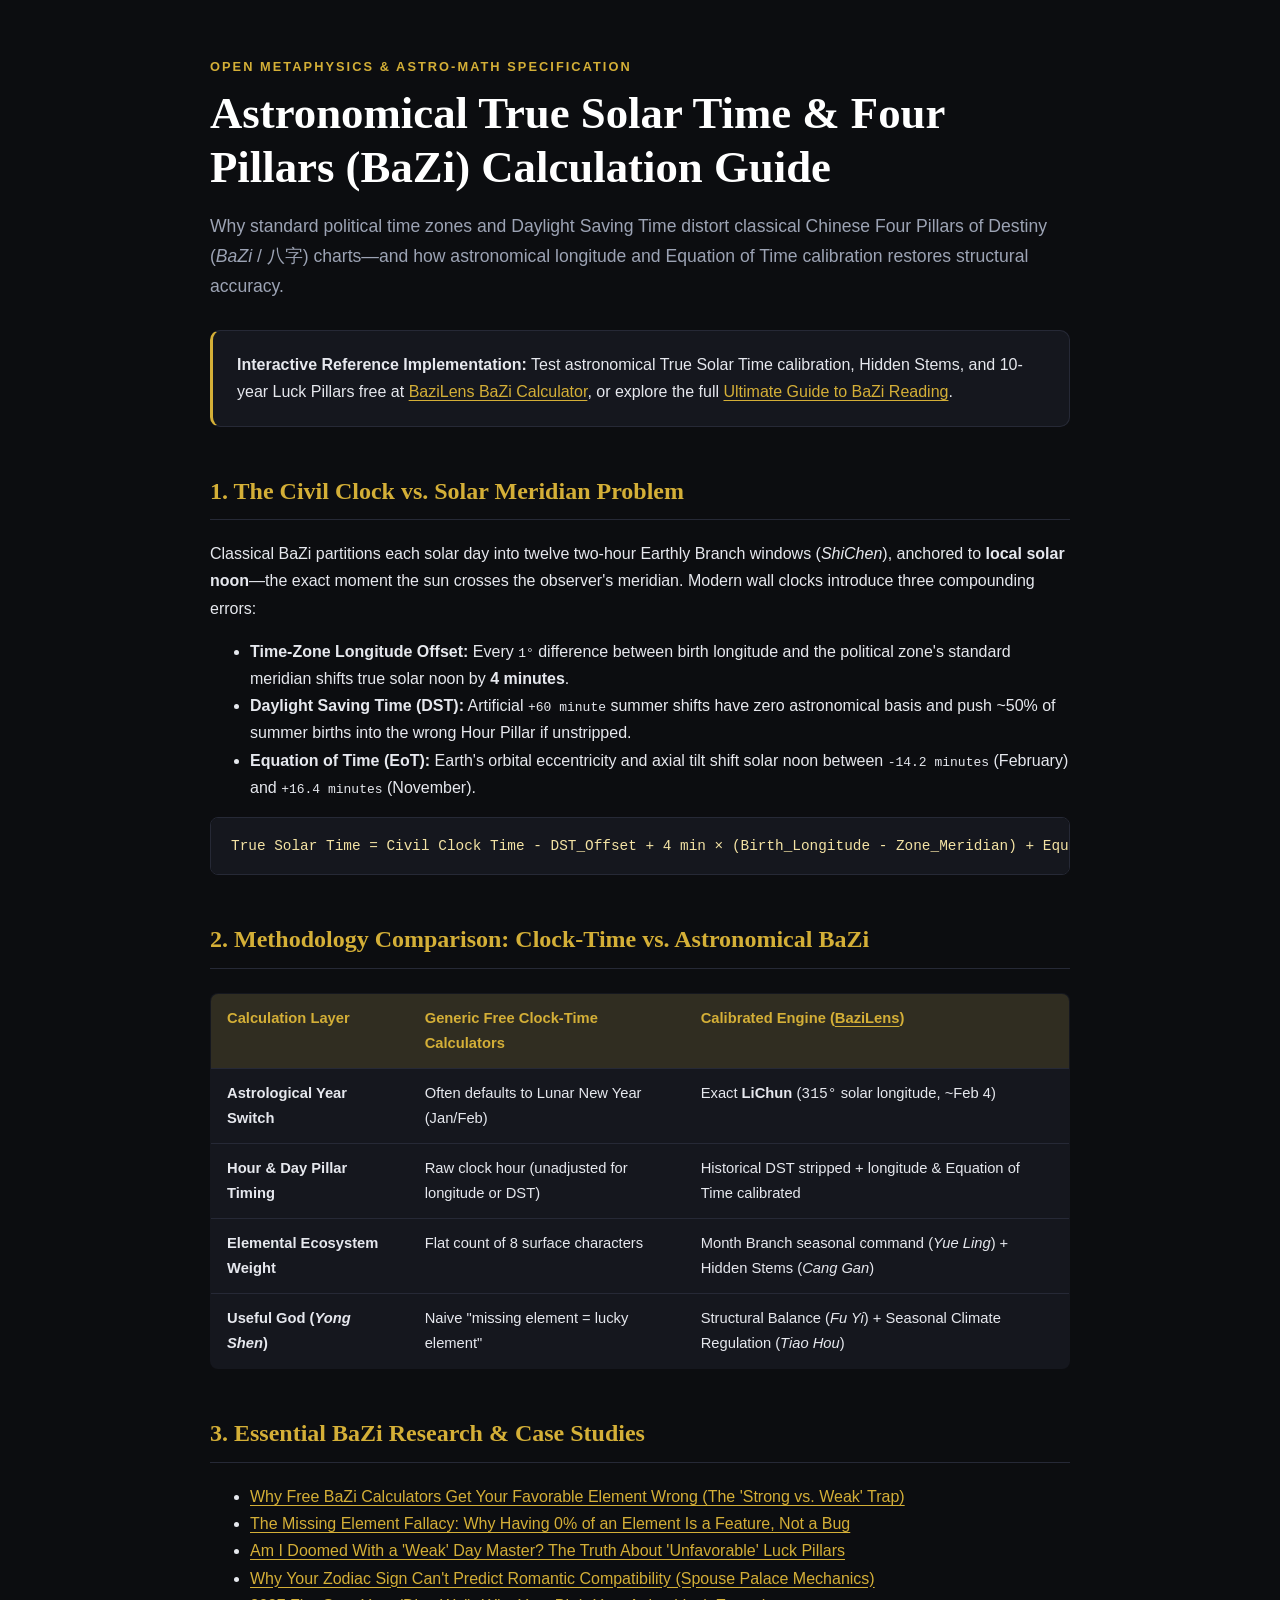
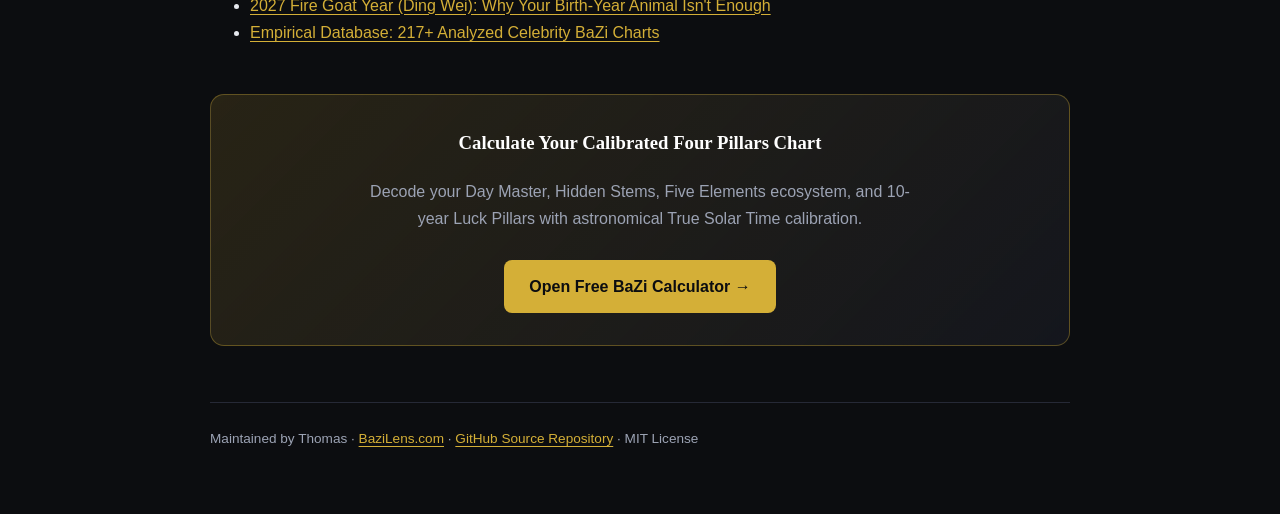
==== docs/index.html @ 7c2cd56c "docs: publish Astronomical True Solar Time & BaZi calculation specification" ====
<!DOCTYPE html>
<html lang="en">
<head>
  <meta charset="UTF-8" />
  <meta name="viewport" content="width=device-width, initial-scale=1.0" />
  <title>Astronomical True Solar Time &amp; BaZi (Four Pillars) Calculation Specification</title>
  <meta name="description" content="Open technical reference explaining Astronomical True Solar Time calibration, the Equation of Time, 24 Solar Terms (JieQi), and the 10 Day Masters in classical BaZi calculation." />
  <link rel="canonical" href="https://bazilens.github.io/bazi-true-solar-time-guide/" />
  <script type="application/ld+json">
  {
    "@context": "https://schema.org",
    "@type": "TechArticle",
    "headline": "Astronomical True Solar Time & Four Pillars (BaZi) Calculation Specification",
    "description": "Why astronomical True Solar Time calibration, 24 Solar Terms (JieQi), and seasonal ecosystem weighting are required for accurate Four Pillars of Destiny (BaZi) charts.",
    "author": {
      "@type": "Person",
      "name": "Thomas",
      "url": "https://www.bazilens.com"
    },
    "publisher": {
      "@type": "Organization",
      "name": "BaziLens",
      "url": "https://www.bazilens.com"
    },
    "mainEntityOfPage": "https://bazilens.github.io/bazi-true-solar-time-guide/"
  }
  </script>
  <style>
    :root {
      --bg: #0c0d10;
      --surface: #15171e;
      --border: #262936;
      --text: #e6e8ee;
      --muted: #9ca3b4;
      --gold: #d4af37;
      --gold-soft: rgba(212, 175, 55, 0.14);
    }
    * { box-sizing: border-box; }
    body {
      margin: 0;
      font-family: -apple-system, BlinkMacSystemFont, "Segoe UI", Roboto, Inter, sans-serif;
      background: var(--bg);
      color: var(--text);
      line-height: 1.7;
      padding: 0 1.25rem 4rem;
    }
    main {
      max-width: 860px;
      margin: 0 auto;
      padding-top: 3.5rem;
    }
    .eyebrow {
      color: var(--gold);
      font-size: 0.8rem;
      letter-spacing: 0.16em;
      text-transform: uppercase;
      font-weight: 600;
    }
    h1 {
      font-family: Georgia, "Times New Roman", serif;
      font-size: clamp(2rem, 4vw, 2.8rem);
      line-height: 1.2;
      margin: 0.6rem 0 1rem;
      color: #fff;
    }
    h2 {
      font-family: Georgia, "Times New Roman", serif;
      color: var(--gold);
      margin-top: 2.75rem;
      border-bottom: 1px solid var(--border);
      padding-bottom: 0.5rem;
    }
    p, li { color: var(--text); }
    .lead { color: var(--muted); font-size: 1.1rem; }
    a { color: var(--gold); text-decoration: underline; text-underline-offset: 3px; }
    a:hover { opacity: 0.85; }
    .callout {
      background: var(--surface);
      border: 1px solid var(--border);
      border-left: 3px solid var(--gold);
      border-radius: 10px;
      padding: 1.25rem 1.5rem;
      margin: 1.75rem 0;
    }
    pre {
      background: var(--surface);
      border: 1px solid var(--border);
      border-radius: 8px;
      padding: 1rem 1.25rem;
      overflow-x: auto;
      font-size: 0.9rem;
      color: #f4e3a4;
    }
    table {
      width: 100%;
      border-collapse: collapse;
      margin: 1.5rem 0;
      background: var(--surface);
      border: 1px solid var(--border);
      border-radius: 8px;
      overflow: hidden;
      font-size: 0.92rem;
    }
    th, td {
      text-align: left;
      padding: 0.75rem 1rem;
      border-bottom: 1px solid var(--border);
      vertical-align: top;
    }
    th {
      background: var(--gold-soft);
      color: var(--gold);
      font-weight: 600;
    }
    .cta-box {
      margin-top: 3rem;
      padding: 2rem;
      border-radius: 14px;
      background: linear-gradient(135deg, rgba(212,175,55,0.14), rgba(21,23,30,0.95));
      border: 1px solid rgba(212,175,55,0.35);
      text-align: center;
    }
    .btn {
      display: inline-block;
      margin-top: 0.75rem;
      padding: 0.8rem 1.6rem;
      background: var(--gold);
      color: #0c0d10;
      font-weight: 700;
      text-decoration: none;
      border-radius: 8px;
    }
    footer {
      margin-top: 3.5rem;
      padding-top: 1.5rem;
      border-top: 1px solid var(--border);
      font-size: 0.85rem;
      color: var(--muted);
    }
  </style>
</head>
<body>
  <main>
    <div class="eyebrow">Open Metaphysics &amp; Astro-Math Specification</div>
    <h1>Astronomical True Solar Time &amp; Four Pillars (BaZi) Calculation Guide</h1>
    <p class="lead">
      Why standard political time zones and Daylight Saving Time distort classical Chinese Four Pillars of Destiny (<em>BaZi</em> / 八字) charts—and how astronomical longitude and Equation of Time calibration restores structural accuracy.
    </p>

    <div class="callout">
      <strong>Interactive Reference Implementation:</strong> Test astronomical True Solar Time calibration, Hidden Stems, and 10-year Luck Pillars free at <a href="https://www.bazilens.com/input">BaziLens BaZi Calculator</a>, or explore the full <a href="https://www.bazilens.com/bazi-reading-ultimate-guide">Ultimate Guide to BaZi Reading</a>.
    </div>

    <h2>1. The Civil Clock vs. Solar Meridian Problem</h2>
    <p>
      Classical BaZi partitions each solar day into twelve two-hour Earthly Branch windows (<em>ShiChen</em>), anchored to <strong>local solar noon</strong>—the exact moment the sun crosses the observer's meridian. Modern wall clocks introduce three compounding errors:
    </p>
    <ul>
      <li><strong>Time-Zone Longitude Offset:</strong> Every <code>1°</code> difference between birth longitude and the political zone's standard meridian shifts true solar noon by <strong>4 minutes</strong>.</li>
      <li><strong>Daylight Saving Time (DST):</strong> Artificial <code>+60 minute</code> summer shifts have zero astronomical basis and push ~50% of summer births into the wrong Hour Pillar if unstripped.</li>
      <li><strong>Equation of Time (EoT):</strong> Earth's orbital eccentricity and axial tilt shift solar noon between <code>-14.2 minutes</code> (February) and <code>+16.4 minutes</code> (November).</li>
    </ul>

    <pre>True Solar Time = Civil Clock Time - DST_Offset + 4 min × (Birth_Longitude - Zone_Meridian) + Equation_of_Time(Day)</pre>

    <h2>2. Methodology Comparison: Clock-Time vs. Astronomical BaZi</h2>
    <table>
      <thead>
        <tr>
          <th>Calculation Layer</th>
          <th>Generic Free Clock-Time Calculators</th>
          <th>Calibrated Engine (<a href="https://www.bazilens.com">BaziLens</a>)</th>
        </tr>
      </thead>
      <tbody>
        <tr>
          <td><strong>Astrological Year Switch</strong></td>
          <td>Often defaults to Lunar New Year (Jan/Feb)</td>
          <td>Exact <strong>LiChun</strong> (<code>315°</code> solar longitude, ~Feb 4)</td>
        </tr>
        <tr>
          <td><strong>Hour &amp; Day Pillar Timing</strong></td>
          <td>Raw clock hour (unadjusted for longitude or DST)</td>
          <td>Historical DST stripped + longitude &amp; Equation of Time calibrated</td>
        </tr>
        <tr>
          <td><strong>Elemental Ecosystem Weight</strong></td>
          <td>Flat count of 8 surface characters</td>
          <td>Month Branch seasonal command (<em>Yue Ling</em>) + Hidden Stems (<em>Cang Gan</em>)</td>
        </tr>
        <tr>
          <td><strong>Useful God (<em>Yong Shen</em>)</strong></td>
          <td>Naive "missing element = lucky element"</td>
          <td>Structural Balance (<em>Fu Yi</em>) + Seasonal Climate Regulation (<em>Tiao Hou</em>)</td>
        </tr>
      </tbody>
    </table>

    <h2>3. Essential BaZi Research &amp; Case Studies</h2>
    <ul>
      <li><a href="https://www.bazilens.com/blog/bazi-calculator-favorable-element-trap">Why Free BaZi Calculators Get Your Favorable Element Wrong (The 'Strong vs. Weak' Trap)</a></li>
      <li><a href="https://www.bazilens.com/blog/missing-element-fallacy">The Missing Element Fallacy: Why Having 0% of an Element Is a Feature, Not a Bug</a></li>
      <li><a href="https://www.bazilens.com/blog/weak-day-master-no-favorable-luck-pillars-myth">Am I Doomed With a 'Weak' Day Master? The Truth About 'Unfavorable' Luck Pillars</a></li>
      <li><a href="https://www.bazilens.com/blog/spousal-palace-compatibility">Why Your Zodiac Sign Can't Predict Romantic Compatibility (Spouse Palace Mechanics)</a></li>
      <li><a href="https://www.bazilens.com/blog/2027-fire-goat-ding-wei-bazi-guide">2027 Fire Goat Year (Ding Wei): Why Your Birth-Year Animal Isn't Enough</a></li>
      <li><a href="https://www.bazilens.com/celebrity">Empirical Database: 217+ Analyzed Celebrity BaZi Charts</a></li>
    </ul>

    <div class="cta-box">
      <h3 style="margin-top:0;color:#fff;font-family:Georgia,serif;">Calculate Your Calibrated Four Pillars Chart</h3>
      <p style="color:var(--muted);max-width:560px;margin:0.5rem auto 1rem;">
        Decode your Day Master, Hidden Stems, Five Elements ecosystem, and 10-year Luck Pillars with astronomical True Solar Time calibration.
      </p>
      <a class="btn" href="https://www.bazilens.com/input">Open Free BaZi Calculator &rarr;</a>
    </div>

    <footer>
      Maintained by Thomas &middot; <a href="https://www.bazilens.com">BaziLens.com</a> &middot; <a href="https://github.com/bazilens/bazi-true-solar-time-guide">GitHub Source Repository</a> &middot; MIT License
    </footer>
  </main>
</body>
</html>
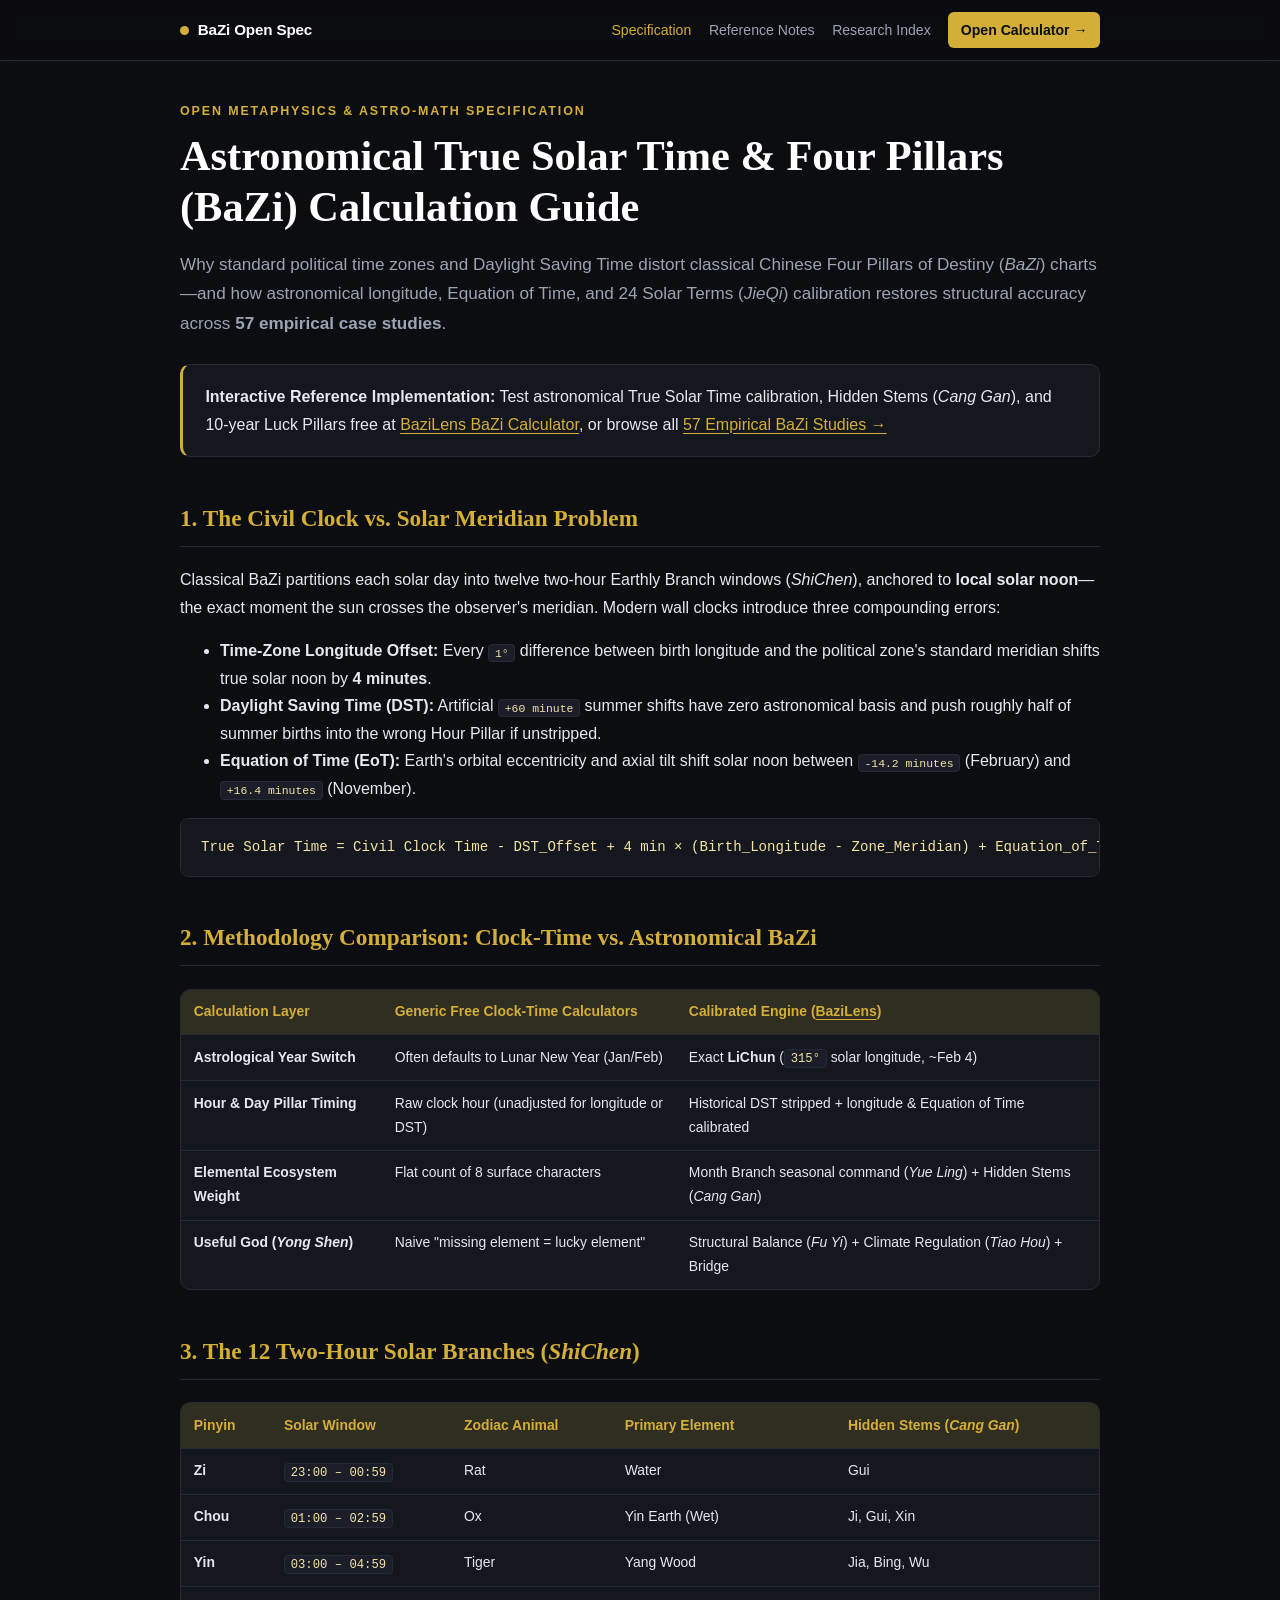
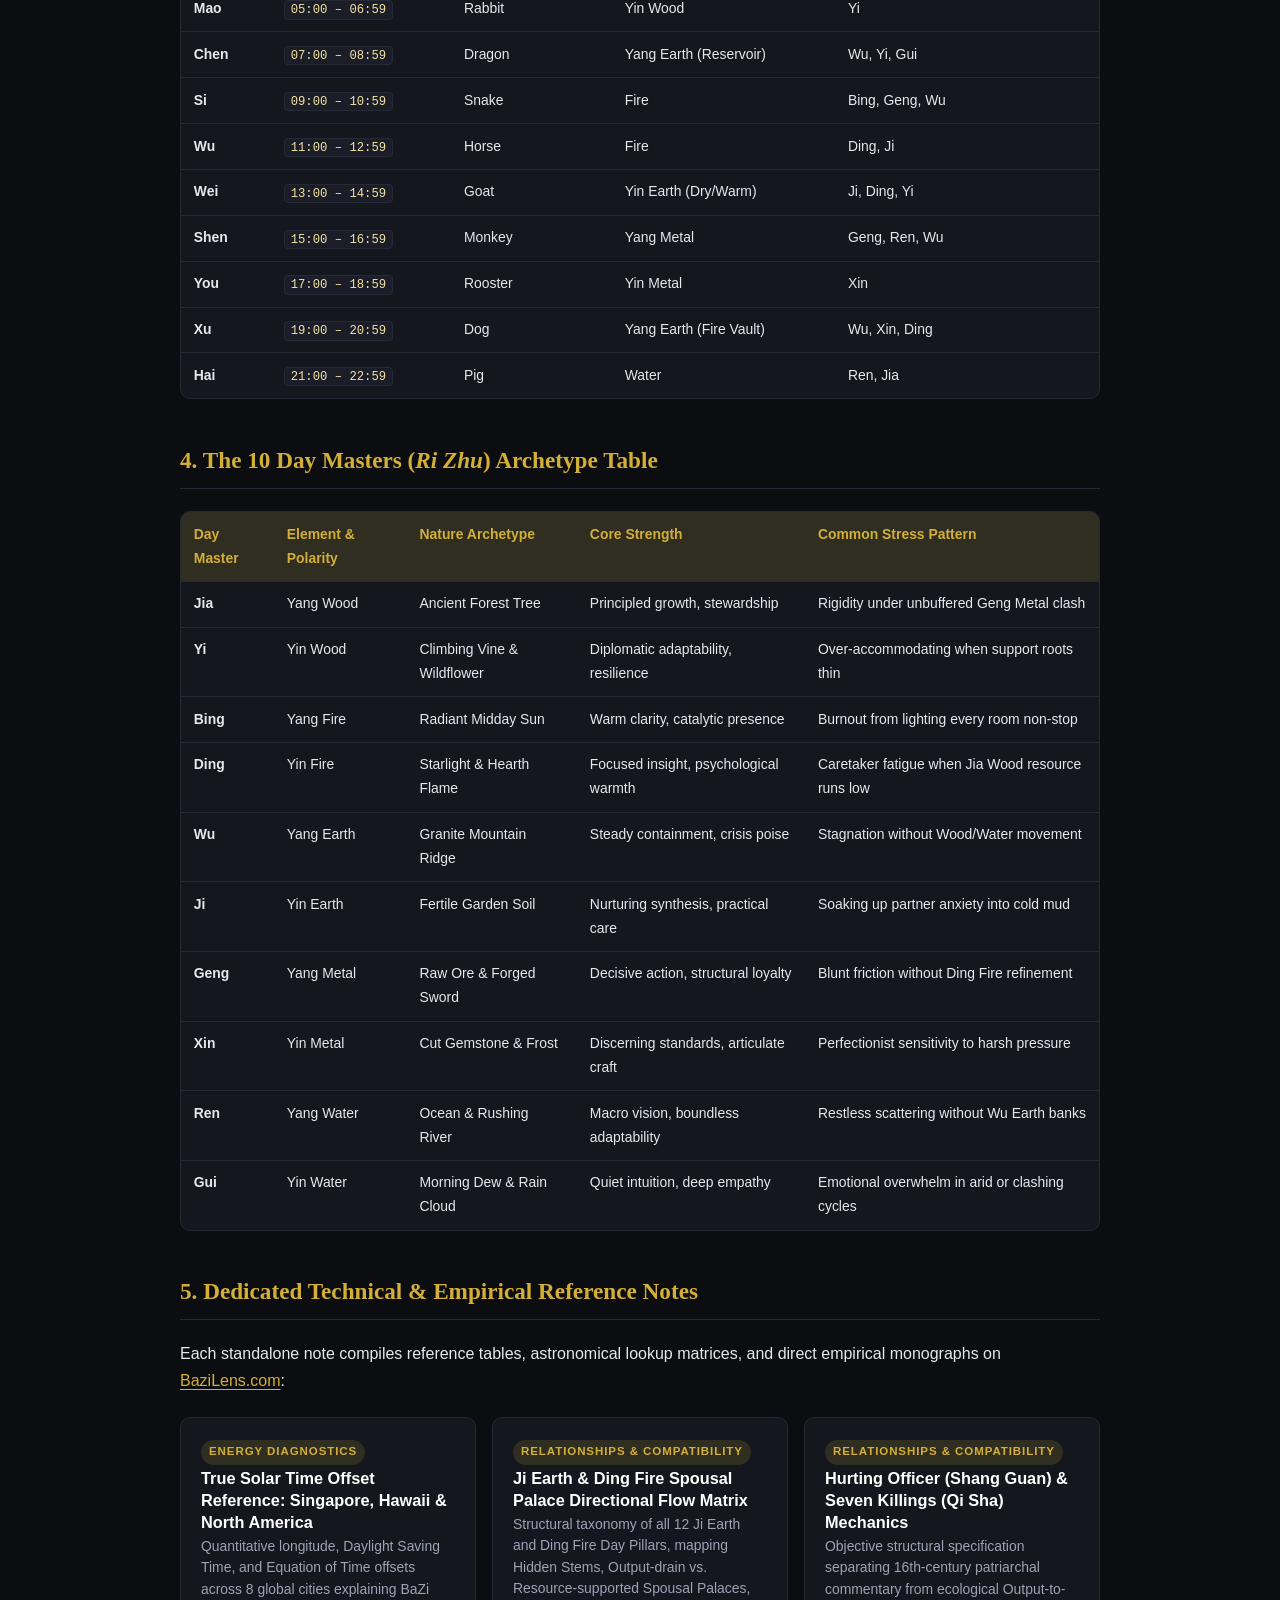
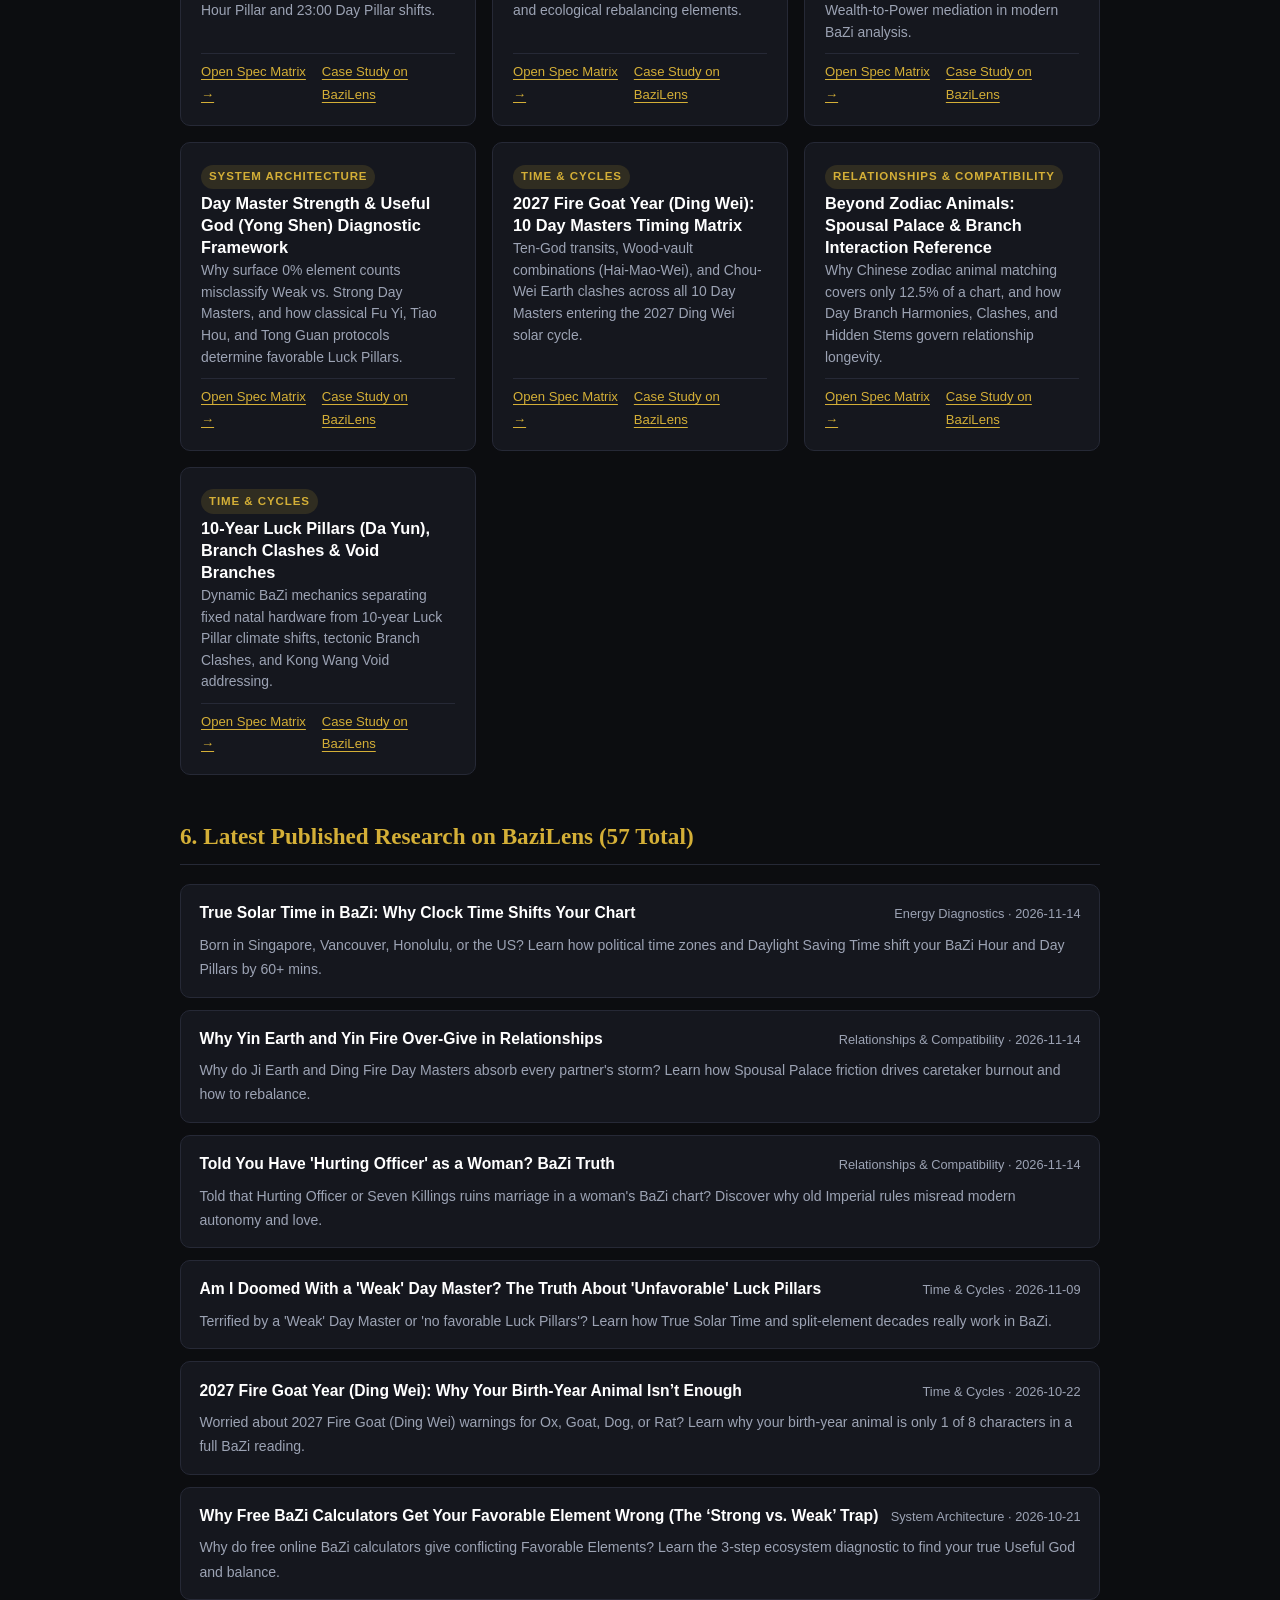
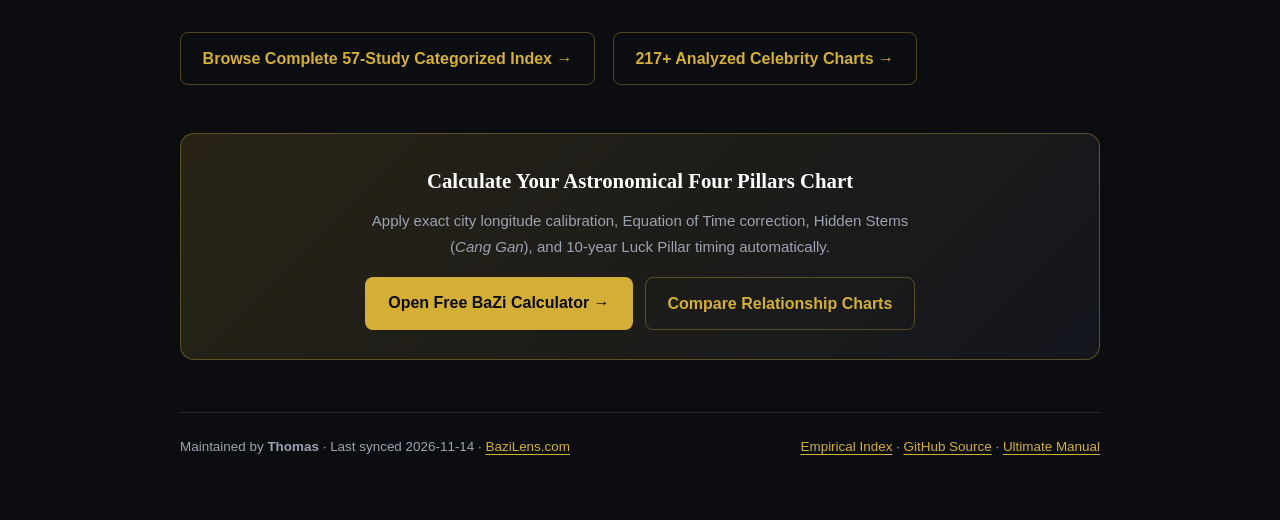
==== commit bd18d3c2: "feat(docs): sync BaZi open reference hub & 57-study index" ====
--- a/docs/index.html
+++ b/docs/index.html
@@ -3,15 +3,41 @@
 <head>
   <meta charset="UTF-8" />
   <meta name="viewport" content="width=device-width, initial-scale=1.0" />
-  <title>Astronomical True Solar Time &amp; BaZi (Four Pillars) Calculation Specification</title>
-  <meta name="description" content="Open technical reference explaining Astronomical True Solar Time calibration, the Equation of Time, 24 Solar Terms (JieQi), and the 10 Day Masters in classical BaZi calculation." />
+  <title>Astronomical True Solar Time &amp; BaZi Calculation Guide | BaziLens</title>
+  <meta name="description" content="Open technical reference explaining Astronomical True Solar Time calibration, the Equation of Time, 24 Solar Terms, 10 Day Masters, and empirical BaZi research." />
   <link rel="canonical" href="https://bazilens.github.io/bazi-true-solar-time-guide/" />
+  <meta property="og:type" content="article" />
+  <meta property="og:title" content="Astronomical True Solar Time &amp; BaZi Calculation Guide | BaziLens" />
+  <meta property="og:description" content="Open technical reference explaining Astronomical True Solar Time calibration, the Equation of Time, 24 Solar Terms, 10 Day Masters, and empirical BaZi research." />
+  <meta property="og:url" content="https://bazilens.github.io/bazi-true-solar-time-guide/" />
+  <link rel="stylesheet" href="./assets/style.css" />
+  <script type="application/ld+json">
+  {
+    "@context": "https://schema.org",
+    "@type": "WebSite",
+    "name": "BaziLens Open BaZi Specification",
+    "url": "https://bazilens.github.io/bazi-true-solar-time-guide/",
+    "publisher": {
+      "@type": "Organization",
+      "name": "BaziLens",
+      "url": "https://www.bazilens.com",
+      "sameAs": [
+        "https://www.bazilens.com",
+        "https://github.com/bazilens",
+        "https://medium.com/@bazilens",
+        "https://substack.com/@bazilens",
+        "https://www.reddit.com/r/chineseastrology/",
+        "https://www.reddit.com/r/ChineseZodiac/"
+      ]
+    }
+  }
+  </script>
   <script type="application/ld+json">
   {
     "@context": "https://schema.org",
     "@type": "TechArticle",
     "headline": "Astronomical True Solar Time & Four Pillars (BaZi) Calculation Specification",
-    "description": "Why astronomical True Solar Time calibration, 24 Solar Terms (JieQi), and seasonal ecosystem weighting are required for accurate Four Pillars of Destiny (BaZi) charts.",
+    "description": "Open technical reference explaining Astronomical True Solar Time calibration, the Equation of Time, 24 Solar Terms (JieQi), Hidden Stems, and empirical BaZi chart architecture.",
     "author": {
       "@type": "Person",
       "name": "Thomas",
@@ -22,133 +48,36 @@
       "name": "BaziLens",
       "url": "https://www.bazilens.com"
     },
+    "dateModified": "2026-11-14",
     "mainEntityOfPage": "https://bazilens.github.io/bazi-true-solar-time-guide/"
   }
   </script>
-  <style>
-    :root {
-      --bg: #0c0d10;
-      --surface: #15171e;
-      --border: #262936;
-      --text: #e6e8ee;
-      --muted: #9ca3b4;
-      --gold: #d4af37;
-      --gold-soft: rgba(212, 175, 55, 0.14);
-    }
-    * { box-sizing: border-box; }
-    body {
-      margin: 0;
-      font-family: -apple-system, BlinkMacSystemFont, "Segoe UI", Roboto, Inter, sans-serif;
-      background: var(--bg);
-      color: var(--text);
-      line-height: 1.7;
-      padding: 0 1.25rem 4rem;
-    }
-    main {
-      max-width: 860px;
-      margin: 0 auto;
-      padding-top: 3.5rem;
-    }
-    .eyebrow {
-      color: var(--gold);
-      font-size: 0.8rem;
-      letter-spacing: 0.16em;
-      text-transform: uppercase;
-      font-weight: 600;
-    }
-    h1 {
-      font-family: Georgia, "Times New Roman", serif;
-      font-size: clamp(2rem, 4vw, 2.8rem);
-      line-height: 1.2;
-      margin: 0.6rem 0 1rem;
-      color: #fff;
-    }
-    h2 {
-      font-family: Georgia, "Times New Roman", serif;
-      color: var(--gold);
-      margin-top: 2.75rem;
-      border-bottom: 1px solid var(--border);
-      padding-bottom: 0.5rem;
-    }
-    p, li { color: var(--text); }
-    .lead { color: var(--muted); font-size: 1.1rem; }
-    a { color: var(--gold); text-decoration: underline; text-underline-offset: 3px; }
-    a:hover { opacity: 0.85; }
-    .callout {
-      background: var(--surface);
-      border: 1px solid var(--border);
-      border-left: 3px solid var(--gold);
-      border-radius: 10px;
-      padding: 1.25rem 1.5rem;
-      margin: 1.75rem 0;
-    }
-    pre {
-      background: var(--surface);
-      border: 1px solid var(--border);
-      border-radius: 8px;
-      padding: 1rem 1.25rem;
-      overflow-x: auto;
-      font-size: 0.9rem;
-      color: #f4e3a4;
-    }
-    table {
-      width: 100%;
-      border-collapse: collapse;
-      margin: 1.5rem 0;
-      background: var(--surface);
-      border: 1px solid var(--border);
-      border-radius: 8px;
-      overflow: hidden;
-      font-size: 0.92rem;
-    }
-    th, td {
-      text-align: left;
-      padding: 0.75rem 1rem;
-      border-bottom: 1px solid var(--border);
-      vertical-align: top;
-    }
-    th {
-      background: var(--gold-soft);
-      color: var(--gold);
-      font-weight: 600;
-    }
-    .cta-box {
-      margin-top: 3rem;
-      padding: 2rem;
-      border-radius: 14px;
-      background: linear-gradient(135deg, rgba(212,175,55,0.14), rgba(21,23,30,0.95));
-      border: 1px solid rgba(212,175,55,0.35);
-      text-align: center;
-    }
-    .btn {
-      display: inline-block;
-      margin-top: 0.75rem;
-      padding: 0.8rem 1.6rem;
-      background: var(--gold);
-      color: #0c0d10;
-      font-weight: 700;
-      text-decoration: none;
-      border-radius: 8px;
-    }
-    footer {
-      margin-top: 3.5rem;
-      padding-top: 1.5rem;
-      border-top: 1px solid var(--border);
-      font-size: 0.85rem;
-      color: var(--muted);
-    }
-  </style>
 </head>
 <body>
+  <header class="site-header">
+    <div class="nav-inner">
+      <a class="brand" href="./index.html">
+        <span class="brand-dot"></span>
+        <span>BaZi Open Spec</span>
+      </a>
+      <nav class="nav-links" aria-label="Primary Navigation">
+        <a href="./index.html" class="active">Specification</a>
+        <a href="./index.html#reference-notes" class="">Reference Notes</a>
+        <a href="./research-index.html" class="">Research Index</a>
+        <a class="nav-cta" href="https://www.bazilens.com/input">Open Calculator &rarr;</a>
+      </nav>
+    </div>
+  </header>
+
   <main>
     <div class="eyebrow">Open Metaphysics &amp; Astro-Math Specification</div>
     <h1>Astronomical True Solar Time &amp; Four Pillars (BaZi) Calculation Guide</h1>
     <p class="lead">
-      Why standard political time zones and Daylight Saving Time distort classical Chinese Four Pillars of Destiny (<em>BaZi</em> / 八字) charts—and how astronomical longitude and Equation of Time calibration restores structural accuracy.
+      Why standard political time zones and Daylight Saving Time distort classical Chinese Four Pillars of Destiny (<em>BaZi</em>) charts—and how astronomical longitude, Equation of Time, and 24 Solar Terms (<em>JieQi</em>) calibration restores structural accuracy across <strong>57 empirical case studies</strong>.
     </p>
 
     <div class="callout">
-      <strong>Interactive Reference Implementation:</strong> Test astronomical True Solar Time calibration, Hidden Stems, and 10-year Luck Pillars free at <a href="https://www.bazilens.com/input">BaziLens BaZi Calculator</a>, or explore the full <a href="https://www.bazilens.com/bazi-reading-ultimate-guide">Ultimate Guide to BaZi Reading</a>.
+      <strong>Interactive Reference Implementation:</strong> Test astronomical True Solar Time calibration, Hidden Stems (<em>Cang Gan</em>), and 10-year Luck Pillars free at <a href="https://www.bazilens.com/input">BaziLens BaZi Calculator</a>, or browse all <a href="./research-index.html">57 Empirical BaZi Studies &rarr;</a>
     </div>
 
     <h2>1. The Civil Clock vs. Solar Meridian Problem</h2>
@@ -156,66 +85,253 @@
       Classical BaZi partitions each solar day into twelve two-hour Earthly Branch windows (<em>ShiChen</em>), anchored to <strong>local solar noon</strong>—the exact moment the sun crosses the observer's meridian. Modern wall clocks introduce three compounding errors:
     </p>
     <ul>
-      <li><strong>Time-Zone Longitude Offset:</strong> Every <code>1°</code> difference between birth longitude and the political zone's standard meridian shifts true solar noon by <strong>4 minutes</strong>.</li>
-      <li><strong>Daylight Saving Time (DST):</strong> Artificial <code>+60 minute</code> summer shifts have zero astronomical basis and push ~50% of summer births into the wrong Hour Pillar if unstripped.</li>
+      <li><strong>Time-Zone Longitude Offset:</strong> Every <code>1&deg;</code> difference between birth longitude and the political zone's standard meridian shifts true solar noon by <strong>4 minutes</strong>.</li>
+      <li><strong>Daylight Saving Time (DST):</strong> Artificial <code>+60 minute</code> summer shifts have zero astronomical basis and push roughly half of summer births into the wrong Hour Pillar if unstripped.</li>
       <li><strong>Equation of Time (EoT):</strong> Earth's orbital eccentricity and axial tilt shift solar noon between <code>-14.2 minutes</code> (February) and <code>+16.4 minutes</code> (November).</li>
     </ul>
 
-    <pre>True Solar Time = Civil Clock Time - DST_Offset + 4 min × (Birth_Longitude - Zone_Meridian) + Equation_of_Time(Day)</pre>
+    <pre>True Solar Time = Civil Clock Time - DST_Offset + 4 min &times; (Birth_Longitude - Zone_Meridian) + Equation_of_Time(Day)</pre>
 
     <h2>2. Methodology Comparison: Clock-Time vs. Astronomical BaZi</h2>
-    <table>
-      <thead>
-        <tr>
-          <th>Calculation Layer</th>
-          <th>Generic Free Clock-Time Calculators</th>
-          <th>Calibrated Engine (<a href="https://www.bazilens.com">BaziLens</a>)</th>
-        </tr>
-      </thead>
-      <tbody>
-        <tr>
-          <td><strong>Astrological Year Switch</strong></td>
-          <td>Often defaults to Lunar New Year (Jan/Feb)</td>
-          <td>Exact <strong>LiChun</strong> (<code>315°</code> solar longitude, ~Feb 4)</td>
-        </tr>
-        <tr>
-          <td><strong>Hour &amp; Day Pillar Timing</strong></td>
-          <td>Raw clock hour (unadjusted for longitude or DST)</td>
-          <td>Historical DST stripped + longitude &amp; Equation of Time calibrated</td>
-        </tr>
-        <tr>
-          <td><strong>Elemental Ecosystem Weight</strong></td>
-          <td>Flat count of 8 surface characters</td>
-          <td>Month Branch seasonal command (<em>Yue Ling</em>) + Hidden Stems (<em>Cang Gan</em>)</td>
-        </tr>
-        <tr>
-          <td><strong>Useful God (<em>Yong Shen</em>)</strong></td>
-          <td>Naive "missing element = lucky element"</td>
-          <td>Structural Balance (<em>Fu Yi</em>) + Seasonal Climate Regulation (<em>Tiao Hou</em>)</td>
-        </tr>
-      </tbody>
-    </table>
-
-    <h2>3. Essential BaZi Research &amp; Case Studies</h2>
-    <ul>
-      <li><a href="https://www.bazilens.com/blog/bazi-calculator-favorable-element-trap">Why Free BaZi Calculators Get Your Favorable Element Wrong (The 'Strong vs. Weak' Trap)</a></li>
-      <li><a href="https://www.bazilens.com/blog/missing-element-fallacy">The Missing Element Fallacy: Why Having 0% of an Element Is a Feature, Not a Bug</a></li>
-      <li><a href="https://www.bazilens.com/blog/weak-day-master-no-favorable-luck-pillars-myth">Am I Doomed With a 'Weak' Day Master? The Truth About 'Unfavorable' Luck Pillars</a></li>
-      <li><a href="https://www.bazilens.com/blog/spousal-palace-compatibility">Why Your Zodiac Sign Can't Predict Romantic Compatibility (Spouse Palace Mechanics)</a></li>
-      <li><a href="https://www.bazilens.com/blog/2027-fire-goat-ding-wei-bazi-guide">2027 Fire Goat Year (Ding Wei): Why Your Birth-Year Animal Isn't Enough</a></li>
-      <li><a href="https://www.bazilens.com/celebrity">Empirical Database: 217+ Analyzed Celebrity BaZi Charts</a></li>
+    <div class="table-scroll">
+      <table>
+        <thead>
+          <tr>
+            <th>Calculation Layer</th>
+            <th>Generic Free Clock-Time Calculators</th>
+            <th>Calibrated Engine (<a href="https://www.bazilens.com">BaziLens</a>)</th>
+          </tr>
+        </thead>
+        <tbody>
+          <tr>
+            <td><strong>Astrological Year Switch</strong></td>
+            <td>Often defaults to Lunar New Year (Jan/Feb)</td>
+            <td>Exact <strong>LiChun</strong> (<code>315&deg;</code> solar longitude, ~Feb 4)</td>
+          </tr>
+          <tr>
+            <td><strong>Hour &amp; Day Pillar Timing</strong></td>
+            <td>Raw clock hour (unadjusted for longitude or DST)</td>
+            <td>Historical DST stripped + longitude &amp; Equation of Time calibrated</td>
+          </tr>
+          <tr>
+            <td><strong>Elemental Ecosystem Weight</strong></td>
+            <td>Flat count of 8 surface characters</td>
+            <td>Month Branch seasonal command (<em>Yue Ling</em>) + Hidden Stems (<em>Cang Gan</em>)</td>
+          </tr>
+          <tr>
+            <td><strong>Useful God (<em>Yong Shen</em>)</strong></td>
+            <td>Naive "missing element = lucky element"</td>
+            <td>Structural Balance (<em>Fu Yi</em>) + Climate Regulation (<em>Tiao Hou</em>) + Bridge</td>
+          </tr>
+        </tbody>
+      </table>
+    </div>
+
+    <h2>3. The 12 Two-Hour Solar Branches (<em>ShiChen</em>)</h2>
+    <div class="table-scroll">
+      <table>
+        <thead>
+          <tr>
+            <th>Pinyin</th>
+            <th>Solar Window</th>
+            <th>Zodiac Animal</th>
+            <th>Primary Element</th>
+            <th>Hidden Stems (<em>Cang Gan</em>)</th>
+          </tr>
+        </thead>
+        <tbody>
+          <tr><td><strong>Zi</strong></td><td><code>23:00 – 00:59</code></td><td>Rat</td><td>Water</td><td>Gui</td></tr>
+          <tr><td><strong>Chou</strong></td><td><code>01:00 – 02:59</code></td><td>Ox</td><td>Yin Earth (Wet)</td><td>Ji, Gui, Xin</td></tr>
+          <tr><td><strong>Yin</strong></td><td><code>03:00 – 04:59</code></td><td>Tiger</td><td>Yang Wood</td><td>Jia, Bing, Wu</td></tr>
+          <tr><td><strong>Mao</strong></td><td><code>05:00 – 06:59</code></td><td>Rabbit</td><td>Yin Wood</td><td>Yi</td></tr>
+          <tr><td><strong>Chen</strong></td><td><code>07:00 – 08:59</code></td><td>Dragon</td><td>Yang Earth (Reservoir)</td><td>Wu, Yi, Gui</td></tr>
+          <tr><td><strong>Si</strong></td><td><code>09:00 – 10:59</code></td><td>Snake</td><td>Fire</td><td>Bing, Geng, Wu</td></tr>
+          <tr><td><strong>Wu</strong></td><td><code>11:00 – 12:59</code></td><td>Horse</td><td>Fire</td><td>Ding, Ji</td></tr>
+          <tr><td><strong>Wei</strong></td><td><code>13:00 – 14:59</code></td><td>Goat</td><td>Yin Earth (Dry/Warm)</td><td>Ji, Ding, Yi</td></tr>
+          <tr><td><strong>Shen</strong></td><td><code>15:00 – 16:59</code></td><td>Monkey</td><td>Yang Metal</td><td>Geng, Ren, Wu</td></tr>
+          <tr><td><strong>You</strong></td><td><code>17:00 – 18:59</code></td><td>Rooster</td><td>Yin Metal</td><td>Xin</td></tr>
+          <tr><td><strong>Xu</strong></td><td><code>19:00 – 20:59</code></td><td>Dog</td><td>Yang Earth (Fire Vault)</td><td>Wu, Xin, Ding</td></tr>
+          <tr><td><strong>Hai</strong></td><td><code>21:00 – 22:59</code></td><td>Pig</td><td>Water</td><td>Ren, Jia</td></tr>
+        </tbody>
+      </table>
+    </div>
+
+    <h2>4. The 10 Day Masters (<em>Ri Zhu</em>) Archetype Table</h2>
+    <div class="table-scroll">
+      <table>
+        <thead>
+          <tr>
+            <th>Day Master</th>
+            <th>Element &amp; Polarity</th>
+            <th>Nature Archetype</th>
+            <th>Core Strength</th>
+            <th>Common Stress Pattern</th>
+          </tr>
+        </thead>
+        <tbody>
+          <tr><td><strong>Jia</strong></td><td>Yang Wood</td><td>Ancient Forest Tree</td><td>Principled growth, stewardship</td><td>Rigidity under unbuffered Geng Metal clash</td></tr>
+          <tr><td><strong>Yi</strong></td><td>Yin Wood</td><td>Climbing Vine &amp; Wildflower</td><td>Diplomatic adaptability, resilience</td><td>Over-accommodating when support roots thin</td></tr>
+          <tr><td><strong>Bing</strong></td><td>Yang Fire</td><td>Radiant Midday Sun</td><td>Warm clarity, catalytic presence</td><td>Burnout from lighting every room non-stop</td></tr>
+          <tr><td><strong>Ding</strong></td><td>Yin Fire</td><td>Starlight &amp; Hearth Flame</td><td>Focused insight, psychological warmth</td><td>Caretaker fatigue when Jia Wood resource runs low</td></tr>
+          <tr><td><strong>Wu</strong></td><td>Yang Earth</td><td>Granite Mountain Ridge</td><td>Steady containment, crisis poise</td><td>Stagnation without Wood/Water movement</td></tr>
+          <tr><td><strong>Ji</strong></td><td>Yin Earth</td><td>Fertile Garden Soil</td><td>Nurturing synthesis, practical care</td><td>Soaking up partner anxiety into cold mud</td></tr>
+          <tr><td><strong>Geng</strong></td><td>Yang Metal</td><td>Raw Ore &amp; Forged Sword</td><td>Decisive action, structural loyalty</td><td>Blunt friction without Ding Fire refinement</td></tr>
+          <tr><td><strong>Xin</strong></td><td>Yin Metal</td><td>Cut Gemstone &amp; Frost</td><td>Discerning standards, articulate craft</td><td>Perfectionist sensitivity to harsh pressure</td></tr>
+          <tr><td><strong>Ren</strong></td><td>Yang Water</td><td>Ocean &amp; Rushing River</td><td>Macro vision, boundless adaptability</td><td>Restless scattering without Wu Earth banks</td></tr>
+          <tr><td><strong>Gui</strong></td><td>Yin Water</td><td>Morning Dew &amp; Rain Cloud</td><td>Quiet intuition, deep empathy</td><td>Emotional overwhelm in arid or clashing cycles</td></tr>
+        </tbody>
+      </table>
+    </div>
+
+    <h2 id="reference-notes">5. Dedicated Technical &amp; Empirical Reference Notes</h2>
+    <p>
+      Each standalone note compiles reference tables, astronomical lookup matrices, and direct empirical monographs on <a href="https://www.bazilens.com/blog">BaziLens.com</a>:
+    </p>
+    <div class="card-grid">
+      <article class="card">
+        <div>
+          <span class="badge">Energy Diagnostics</span>
+          <h3><a href="./notes/true-solar-time-singapore-north-america.html">True Solar Time Offset Reference: Singapore, Hawaii &amp; North America</a></h3>
+          <p>Quantitative longitude, Daylight Saving Time, and Equation of Time offsets across 8 global cities explaining BaZi Hour Pillar and 23:00 Day Pillar shifts.</p>
+        </div>
+        <div class="card-foot">
+          <a href="./notes/true-solar-time-singapore-north-america.html">Open Spec Matrix &rarr;</a>
+          <a href="https://www.bazilens.com/blog/true-solar-time-bazi-singapore-north-america">Case Study on BaziLens</a>
+        </div>
+      </article>
+      <article class="card">
+        <div>
+          <span class="badge">Relationships &amp; Compatibility</span>
+          <h3><a href="./notes/yin-earth-yin-fire-spousal-palace.html">Ji Earth &amp; Ding Fire Spousal Palace Directional Flow Matrix</a></h3>
+          <p>Structural taxonomy of all 12 Ji Earth and Ding Fire Day Pillars, mapping Hidden Stems, Output-drain vs. Resource-supported Spousal Palaces, and ecological rebalancing elements.</p>
+        </div>
+        <div class="card-foot">
+          <a href="./notes/yin-earth-yin-fire-spousal-palace.html">Open Spec Matrix &rarr;</a>
+          <a href="https://www.bazilens.com/blog/why-yin-earth-yin-fire-overgive-relationships">Case Study on BaziLens</a>
+        </div>
+      </article>
+      <article class="card">
+        <div>
+          <span class="badge">Relationships &amp; Compatibility</span>
+          <h3><a href="./notes/hurting-officer-seven-killings-ten-gods.html">Hurting Officer (Shang Guan) &amp; Seven Killings (Qi Sha) Mechanics</a></h3>
+          <p>Objective structural specification separating 16th-century patriarchal commentary from ecological Output-to-Wealth-to-Power mediation in modern BaZi analysis.</p>
+        </div>
+        <div class="card-foot">
+          <a href="./notes/hurting-officer-seven-killings-ten-gods.html">Open Spec Matrix &rarr;</a>
+          <a href="https://www.bazilens.com/blog/hurting-officer-seven-killings-women-bazi-myth">Case Study on BaziLens</a>
+        </div>
+      </article>
+      <article class="card">
+        <div>
+          <span class="badge">System Architecture</span>
+          <h3><a href="./notes/day-master-strength-useful-god-guide.html">Day Master Strength &amp; Useful God (Yong Shen) Diagnostic Framework</a></h3>
+          <p>Why surface 0% element counts misclassify Weak vs. Strong Day Masters, and how classical Fu Yi, Tiao Hou, and Tong Guan protocols determine favorable Luck Pillars.</p>
+        </div>
+        <div class="card-foot">
+          <a href="./notes/day-master-strength-useful-god-guide.html">Open Spec Matrix &rarr;</a>
+          <a href="https://www.bazilens.com/blog/bazi-calculator-favorable-element-trap">Case Study on BaziLens</a>
+        </div>
+      </article>
+      <article class="card">
+        <div>
+          <span class="badge">Time &amp; Cycles</span>
+          <h3><a href="./notes/2027-fire-goat-ding-wei-timing-matrix.html">2027 Fire Goat Year (Ding Wei): 10 Day Masters Timing Matrix</a></h3>
+          <p>Ten-God transits, Wood-vault combinations (Hai-Mao-Wei), and Chou-Wei Earth clashes across all 10 Day Masters entering the 2027 Ding Wei solar cycle.</p>
+        </div>
+        <div class="card-foot">
+          <a href="./notes/2027-fire-goat-ding-wei-timing-matrix.html">Open Spec Matrix &rarr;</a>
+          <a href="https://www.bazilens.com/blog/2027-fire-goat-ding-wei-bazi-guide">Case Study on BaziLens</a>
+        </div>
+      </article>
+      <article class="card">
+        <div>
+          <span class="badge">Relationships &amp; Compatibility</span>
+          <h3><a href="./notes/spousal-palace-synastry-mechanics.html">Beyond Zodiac Animals: Spousal Palace &amp; Branch Interaction Reference</a></h3>
+          <p>Why Chinese zodiac animal matching covers only 12.5% of a chart, and how Day Branch Harmonies, Clashes, and Hidden Stems govern relationship longevity.</p>
+        </div>
+        <div class="card-foot">
+          <a href="./notes/spousal-palace-synastry-mechanics.html">Open Spec Matrix &rarr;</a>
+          <a href="https://www.bazilens.com/blog/spousal-palace-compatibility">Case Study on BaziLens</a>
+        </div>
+      </article>
+      <article class="card">
+        <div>
+          <span class="badge">Time &amp; Cycles</span>
+          <h3><a href="./notes/luck-pillars-clashes-void-branches.html">10-Year Luck Pillars (Da Yun), Branch Clashes &amp; Void Branches</a></h3>
+          <p>Dynamic BaZi mechanics separating fixed natal hardware from 10-year Luck Pillar climate shifts, tectonic Branch Clashes, and Kong Wang Void addressing.</p>
+        </div>
+        <div class="card-foot">
+          <a href="./notes/luck-pillars-clashes-void-branches.html">Open Spec Matrix &rarr;</a>
+          <a href="https://www.bazilens.com/blog/luck-pillars-climate">Case Study on BaziLens</a>
+        </div>
+      </article>
+    </div>
+
+    <h2>6. Latest Published Research on BaziLens (57 Total)</h2>
+    <ul class="study-list">
+      <li class="study-item">
+        <div class="study-item-head">
+          <a class="study-item-title" href="https://www.bazilens.com/blog/true-solar-time-bazi-singapore-north-america">True Solar Time in BaZi: Why Clock Time Shifts Your Chart</a>
+          <span class="study-meta">Energy Diagnostics &middot; 2026-11-14</span>
+        </div>
+        <p class="study-desc">Born in Singapore, Vancouver, Honolulu, or the US? Learn how political time zones and Daylight Saving Time shift your BaZi Hour and Day Pillars by 60+ mins.</p>
+      </li>
+      <li class="study-item">
+        <div class="study-item-head">
+          <a class="study-item-title" href="https://www.bazilens.com/blog/why-yin-earth-yin-fire-overgive-relationships">Why Yin Earth and Yin Fire Over-Give in Relationships</a>
+          <span class="study-meta">Relationships &amp; Compatibility &middot; 2026-11-14</span>
+        </div>
+        <p class="study-desc">Why do Ji Earth and Ding Fire Day Masters absorb every partner's storm? Learn how Spousal Palace friction drives caretaker burnout and how to rebalance.</p>
+      </li>
+      <li class="study-item">
+        <div class="study-item-head">
+          <a class="study-item-title" href="https://www.bazilens.com/blog/hurting-officer-seven-killings-women-bazi-myth">Told You Have 'Hurting Officer' as a Woman? BaZi Truth</a>
+          <span class="study-meta">Relationships &amp; Compatibility &middot; 2026-11-14</span>
+        </div>
+        <p class="study-desc">Told that Hurting Officer or Seven Killings ruins marriage in a woman's BaZi chart? Discover why old Imperial rules misread modern autonomy and love.</p>
+      </li>
+      <li class="study-item">
+        <div class="study-item-head">
+          <a class="study-item-title" href="https://www.bazilens.com/blog/weak-day-master-no-favorable-luck-pillars-myth">Am I Doomed With a 'Weak' Day Master? The Truth About 'Unfavorable' Luck Pillars</a>
+          <span class="study-meta">Time &amp; Cycles &middot; 2026-11-09</span>
+        </div>
+        <p class="study-desc">Terrified by a 'Weak' Day Master or 'no favorable Luck Pillars'? Learn how True Solar Time and split-element decades really work in BaZi.</p>
+      </li>
+      <li class="study-item">
+        <div class="study-item-head">
+          <a class="study-item-title" href="https://www.bazilens.com/blog/2027-fire-goat-ding-wei-bazi-guide">2027 Fire Goat Year (Ding Wei): Why Your Birth-Year Animal Isn’t Enough</a>
+          <span class="study-meta">Time &amp; Cycles &middot; 2026-10-22</span>
+        </div>
+        <p class="study-desc">Worried about 2027 Fire Goat (Ding Wei) warnings for Ox, Goat, Dog, or Rat? Learn why your birth-year animal is only 1 of 8 characters in a full BaZi reading.</p>
+      </li>
+      <li class="study-item">
+        <div class="study-item-head">
+          <a class="study-item-title" href="https://www.bazilens.com/blog/bazi-calculator-favorable-element-trap">Why Free BaZi Calculators Get Your Favorable Element Wrong (The ‘Strong vs. Weak’ Trap)</a>
+          <span class="study-meta">System Architecture &middot; 2026-10-21</span>
+        </div>
+        <p class="study-desc">Why do free online BaZi calculators give conflicting Favorable Elements? Learn the 3-step ecosystem diagnostic to find your true Useful God and balance.</p>
+      </li>
     </ul>
+    <p>
+      <a class="btn-secondary" href="./research-index.html">Browse Complete 57-Study Categorized Index &rarr;</a>
+      &nbsp;&nbsp;
+      <a class="btn-secondary" href="https://www.bazilens.com/celebrity">217+ Analyzed Celebrity Charts &rarr;</a>
+    </p>
 
     <div class="cta-box">
-      <h3 style="margin-top:0;color:#fff;font-family:Georgia,serif;">Calculate Your Calibrated Four Pillars Chart</h3>
-      <p style="color:var(--muted);max-width:560px;margin:0.5rem auto 1rem;">
-        Decode your Day Master, Hidden Stems, Five Elements ecosystem, and 10-year Luck Pillars with astronomical True Solar Time calibration.
+      <h3>Calculate Your Astronomical Four Pillars Chart</h3>
+      <p>
+        Apply exact city longitude calibration, Equation of Time correction, Hidden Stems (<em>Cang Gan</em>), and 10-year Luck Pillar timing automatically.
       </p>
-      <a class="btn" href="https://www.bazilens.com/input">Open Free BaZi Calculator &rarr;</a>
+      <div class="cta-actions">
+        <a class="btn" href="https://www.bazilens.com/input">Open Free BaZi Calculator &rarr;</a>
+        <a class="btn-secondary" href="https://www.bazilens.com/compatibility">Compare Relationship Charts</a>
+      </div>
     </div>
 
     <footer>
-      Maintained by Thomas &middot; <a href="https://www.bazilens.com">BaziLens.com</a> &middot; <a href="https://github.com/bazilens/bazi-true-solar-time-guide">GitHub Source Repository</a> &middot; MIT License
+      <span>Maintained by <strong>Thomas</strong> &middot; Last synced 2026-11-14 &middot; <a href="https://www.bazilens.com">BaziLens.com</a></span>
+      <span><a href="./research-index.html">Empirical Index</a> &middot; <a href="https://github.com/bazilens/bazi-true-solar-time-guide">GitHub Source</a> &middot; <a href="https://www.bazilens.com/bazi-reading-ultimate-guide">Ultimate Manual</a></span>
     </footer>
   </main>
 </body>
--- a/docs/assets/style.css
+++ b/docs/assets/style.css
@@ -0,0 +1,353 @@
+:root {
+  --bg: #0c0d10;
+  --surface: #15171e;
+  --surface-alt: #1b1e28;
+  --border: #262936;
+  --border-gold: rgba(212, 175, 55, 0.35);
+  --text: #e6e8ee;
+  --muted: #9ca3b4;
+  --gold: #d4af37;
+  --gold-soft: rgba(212, 175, 55, 0.14);
+}
+* { box-sizing: border-box; }
+html { scroll-behavior: smooth; }
+body {
+  margin: 0;
+  font-family: -apple-system, BlinkMacSystemFont, "Segoe UI", Roboto, Inter, sans-serif;
+  background: var(--bg);
+  color: var(--text);
+  line-height: 1.72;
+}
+.site-header {
+  position: sticky;
+  top: 0;
+  z-index: 20;
+  background: rgba(12, 13, 16, 0.92);
+  backdrop-filter: blur(10px);
+  border-bottom: 1px solid var(--border);
+}
+.nav-inner {
+  max-width: 960px;
+  margin: 0 auto;
+  padding: 0.78rem 1.25rem;
+  display: flex;
+  flex-wrap: wrap;
+  align-items: center;
+  justify-content: space-between;
+  gap: 0.75rem;
+}
+.brand {
+  display: inline-flex;
+  align-items: center;
+  gap: 0.55rem;
+  color: #fff;
+  text-decoration: none;
+  font-weight: 700;
+  font-size: 0.95rem;
+  letter-spacing: -0.01em;
+}
+.brand-dot {
+  width: 9px;
+  height: 9px;
+  border-radius: 50%;
+  background: var(--gold);
+  display: inline-block;
+}
+.nav-links {
+  display: flex;
+  flex-wrap: wrap;
+  align-items: center;
+  gap: 1.1rem;
+  font-size: 0.88rem;
+}
+.nav-links a {
+  color: var(--muted);
+  text-decoration: none;
+}
+.nav-links a:hover,
+.nav-links a.active {
+  color: var(--gold);
+}
+.nav-links a.nav-cta {
+  color: #0c0d10;
+  background: var(--gold);
+  padding: 0.35rem 0.78rem;
+  border-radius: 6px;
+  font-weight: 700;
+}
+main {
+  max-width: 960px;
+  margin: 0 auto;
+  padding: 2.5rem 1.25rem 4rem;
+}
+.breadcrumbs {
+  font-size: 0.83rem;
+  color: var(--muted);
+  margin-bottom: 1rem;
+}
+.breadcrumbs a {
+  color: var(--muted);
+  text-decoration: none;
+}
+.breadcrumbs a:hover { color: var(--gold); }
+.eyebrow {
+  color: var(--gold);
+  font-size: 0.78rem;
+  letter-spacing: 0.15em;
+  text-transform: uppercase;
+  font-weight: 700;
+}
+h1 {
+  font-family: Georgia, "Times New Roman", serif;
+  font-size: clamp(1.85rem, 3.8vw, 2.65rem);
+  line-height: 1.2;
+  margin: 0.5rem 0 0.9rem;
+  color: #fff;
+}
+h2 {
+  font-family: Georgia, "Times New Roman", serif;
+  color: var(--gold);
+  font-size: 1.45rem;
+  margin-top: 2.6rem;
+  border-bottom: 1px solid var(--border);
+  padding-bottom: 0.45rem;
+}
+h3 {
+  color: #fff;
+  font-size: 1.08rem;
+  margin-top: 1.5rem;
+}
+p, li { color: var(--text); }
+.lead {
+  color: var(--muted);
+  font-size: 1.07rem;
+  margin-bottom: 1.5rem;
+}
+a {
+  color: var(--gold);
+  text-decoration: underline;
+  text-underline-offset: 3px;
+}
+a:hover { opacity: 0.85; }
+code {
+  background: var(--surface-alt);
+  border: 1px solid var(--border);
+  border-radius: 4px;
+  padding: 0.1rem 0.36rem;
+  font-size: 0.88em;
+  color: #f4e3a4;
+}
+pre {
+  background: var(--surface);
+  border: 1px solid var(--border);
+  border-radius: 8px;
+  padding: 1rem 1.25rem;
+  overflow-x: auto;
+  font-size: 0.88rem;
+  color: #f4e3a4;
+}
+.callout {
+  background: var(--surface);
+  border: 1px solid var(--border);
+  border-left: 3px solid var(--gold);
+  border-radius: 10px;
+  padding: 1.15rem 1.4rem;
+  margin: 1.6rem 0;
+}
+.table-scroll {
+  overflow-x: auto;
+  margin: 1.4rem 0;
+  border: 1px solid var(--border);
+  border-radius: 10px;
+  background: var(--surface);
+}
+table {
+  width: 100%;
+  border-collapse: collapse;
+  font-size: 0.87rem;
+}
+th, td {
+  text-align: left;
+  padding: 0.65rem 0.8rem;
+  border-bottom: 1px solid var(--border);
+  vertical-align: top;
+}
+tbody tr:last-child td { border-bottom: none; }
+th {
+  background: var(--gold-soft);
+  color: var(--gold);
+  font-weight: 600;
+}
+.card-grid {
+  display: grid;
+  grid-template-columns: repeat(auto-fit, minmax(265px, 1fr));
+  gap: 1rem;
+  margin: 1.4rem 0 2rem;
+}
+.card {
+  background: var(--surface);
+  border: 1px solid var(--border);
+  border-radius: 10px;
+  padding: 1.15rem 1.25rem;
+  display: flex;
+  flex-direction: column;
+  justify-content: space-between;
+  gap: 0.6rem;
+}
+.card:hover { border-color: var(--border-gold); }
+.badge {
+  display: inline-block;
+  font-size: 0.72rem;
+  letter-spacing: 0.08em;
+  text-transform: uppercase;
+  padding: 0.16rem 0.5rem;
+  border-radius: 999px;
+  background: var(--gold-soft);
+  color: var(--gold);
+  font-weight: 700;
+  width: fit-content;
+}
+.card h3 {
+  margin: 0.15rem 0;
+  font-size: 1.02rem;
+  line-height: 1.35;
+}
+.card h3 a { text-decoration: none; color: #fff; }
+.card h3 a:hover { color: var(--gold); }
+.card p {
+  margin: 0;
+  font-size: 0.87rem;
+  color: var(--muted);
+  line-height: 1.55;
+}
+.card-foot {
+  font-size: 0.82rem;
+  color: var(--muted);
+  display: flex;
+  justify-content: space-between;
+  align-items: center;
+  gap: 0.5rem;
+  padding-top: 0.45rem;
+  border-top: 1px solid var(--border);
+}
+.study-list {
+  list-style: none;
+  padding: 0;
+  margin: 1rem 0 2rem;
+  display: grid;
+  gap: 0.75rem;
+}
+.study-item {
+  background: var(--surface);
+  border: 1px solid var(--border);
+  border-radius: 10px;
+  padding: 0.95rem 1.15rem;
+}
+.study-item-head {
+  display: flex;
+  flex-wrap: wrap;
+  justify-content: space-between;
+  align-items: baseline;
+  gap: 0.5rem;
+}
+.study-item-title {
+  font-weight: 700;
+  font-size: 0.98rem;
+  text-decoration: none;
+  color: #fff;
+}
+.study-item-title:hover { color: var(--gold); }
+.study-meta {
+  font-size: 0.8rem;
+  color: var(--muted);
+}
+.study-desc {
+  margin: 0.35rem 0 0;
+  font-size: 0.88rem;
+  color: var(--muted);
+}
+.pill-row {
+  display: flex;
+  flex-wrap: wrap;
+  gap: 0.45rem;
+  margin: 1rem 0 1.75rem;
+}
+.pill {
+  padding: 0.28rem 0.72rem;
+  border-radius: 999px;
+  border: 1px solid var(--border);
+  background: var(--surface);
+  color: var(--text);
+  text-decoration: none;
+  font-size: 0.82rem;
+}
+.pill:hover { border-color: var(--gold); color: var(--gold); }
+.faq-item {
+  background: var(--surface);
+  border: 1px solid var(--border);
+  border-radius: 10px;
+  padding: 1rem 1.25rem;
+  margin-bottom: 0.9rem;
+}
+.faq-item h3 {
+  margin: 0 0 0.45rem;
+  font-size: 1rem;
+  color: var(--gold);
+}
+.faq-item p { margin: 0; font-size: 0.93rem; }
+.cta-box {
+  margin-top: 3rem;
+  padding: 1.85rem 1.5rem;
+  border-radius: 14px;
+  background: linear-gradient(135deg, rgba(212,175,55,0.14), rgba(21,23,30,0.96));
+  border: 1px solid var(--border-gold);
+  text-align: center;
+}
+.cta-box h3 {
+  margin: 0;
+  font-family: Georgia, "Times New Roman", serif;
+  font-size: 1.3rem;
+  color: #fff;
+}
+.cta-box p {
+  color: var(--muted);
+  max-width: 580px;
+  margin: 0.55rem auto 1.1rem;
+  font-size: 0.94rem;
+}
+.cta-actions {
+  display: flex;
+  flex-wrap: wrap;
+  justify-content: center;
+  gap: 0.75rem;
+}
+.btn {
+  display: inline-block;
+  padding: 0.72rem 1.45rem;
+  background: var(--gold);
+  color: #0c0d10;
+  font-weight: 700;
+  text-decoration: none;
+  border-radius: 8px;
+}
+.btn-secondary {
+  display: inline-block;
+  padding: 0.72rem 1.35rem;
+  background: transparent;
+  color: var(--gold);
+  border: 1px solid var(--border-gold);
+  font-weight: 600;
+  text-decoration: none;
+  border-radius: 8px;
+}
+footer {
+  margin-top: 3.25rem;
+  padding-top: 1.35rem;
+  border-top: 1px solid var(--border);
+  font-size: 0.84rem;
+  color: var(--muted);
+  display: flex;
+  flex-wrap: wrap;
+  justify-content: space-between;
+  gap: 0.75rem;
+}
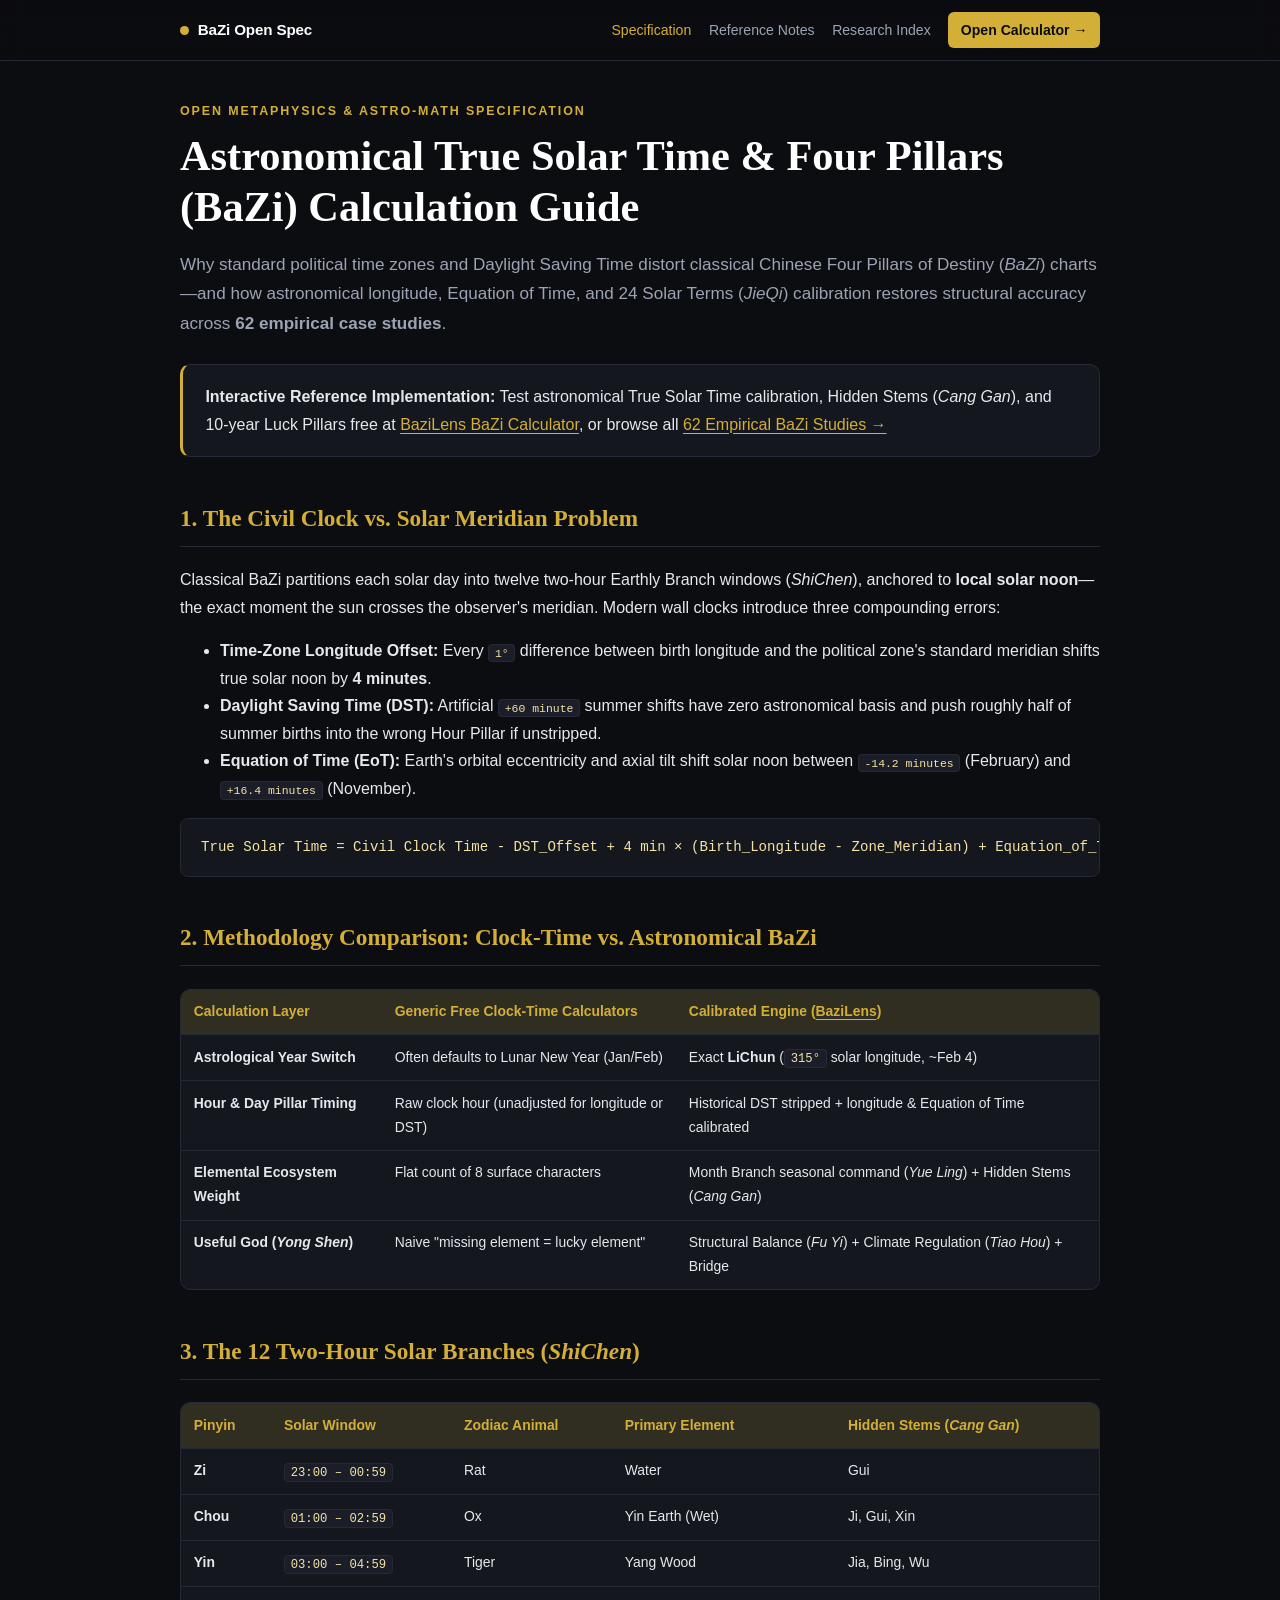
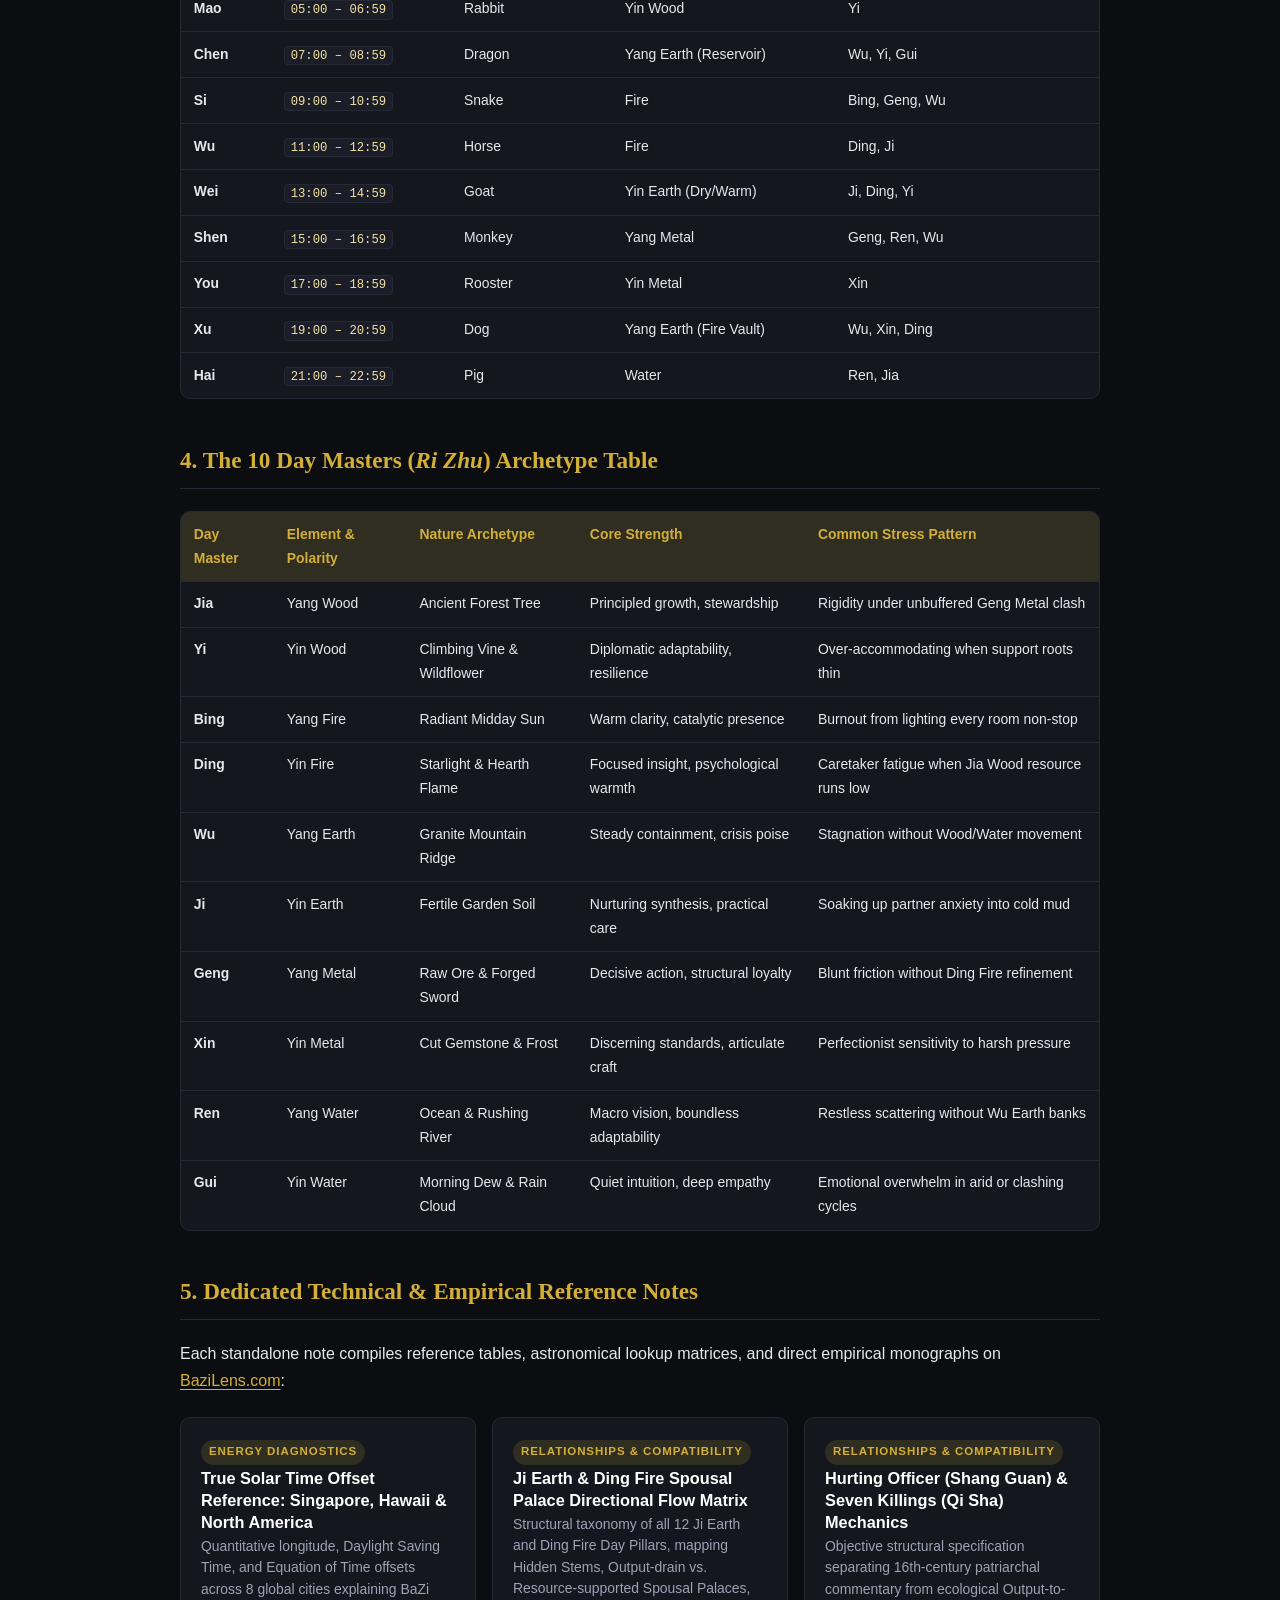
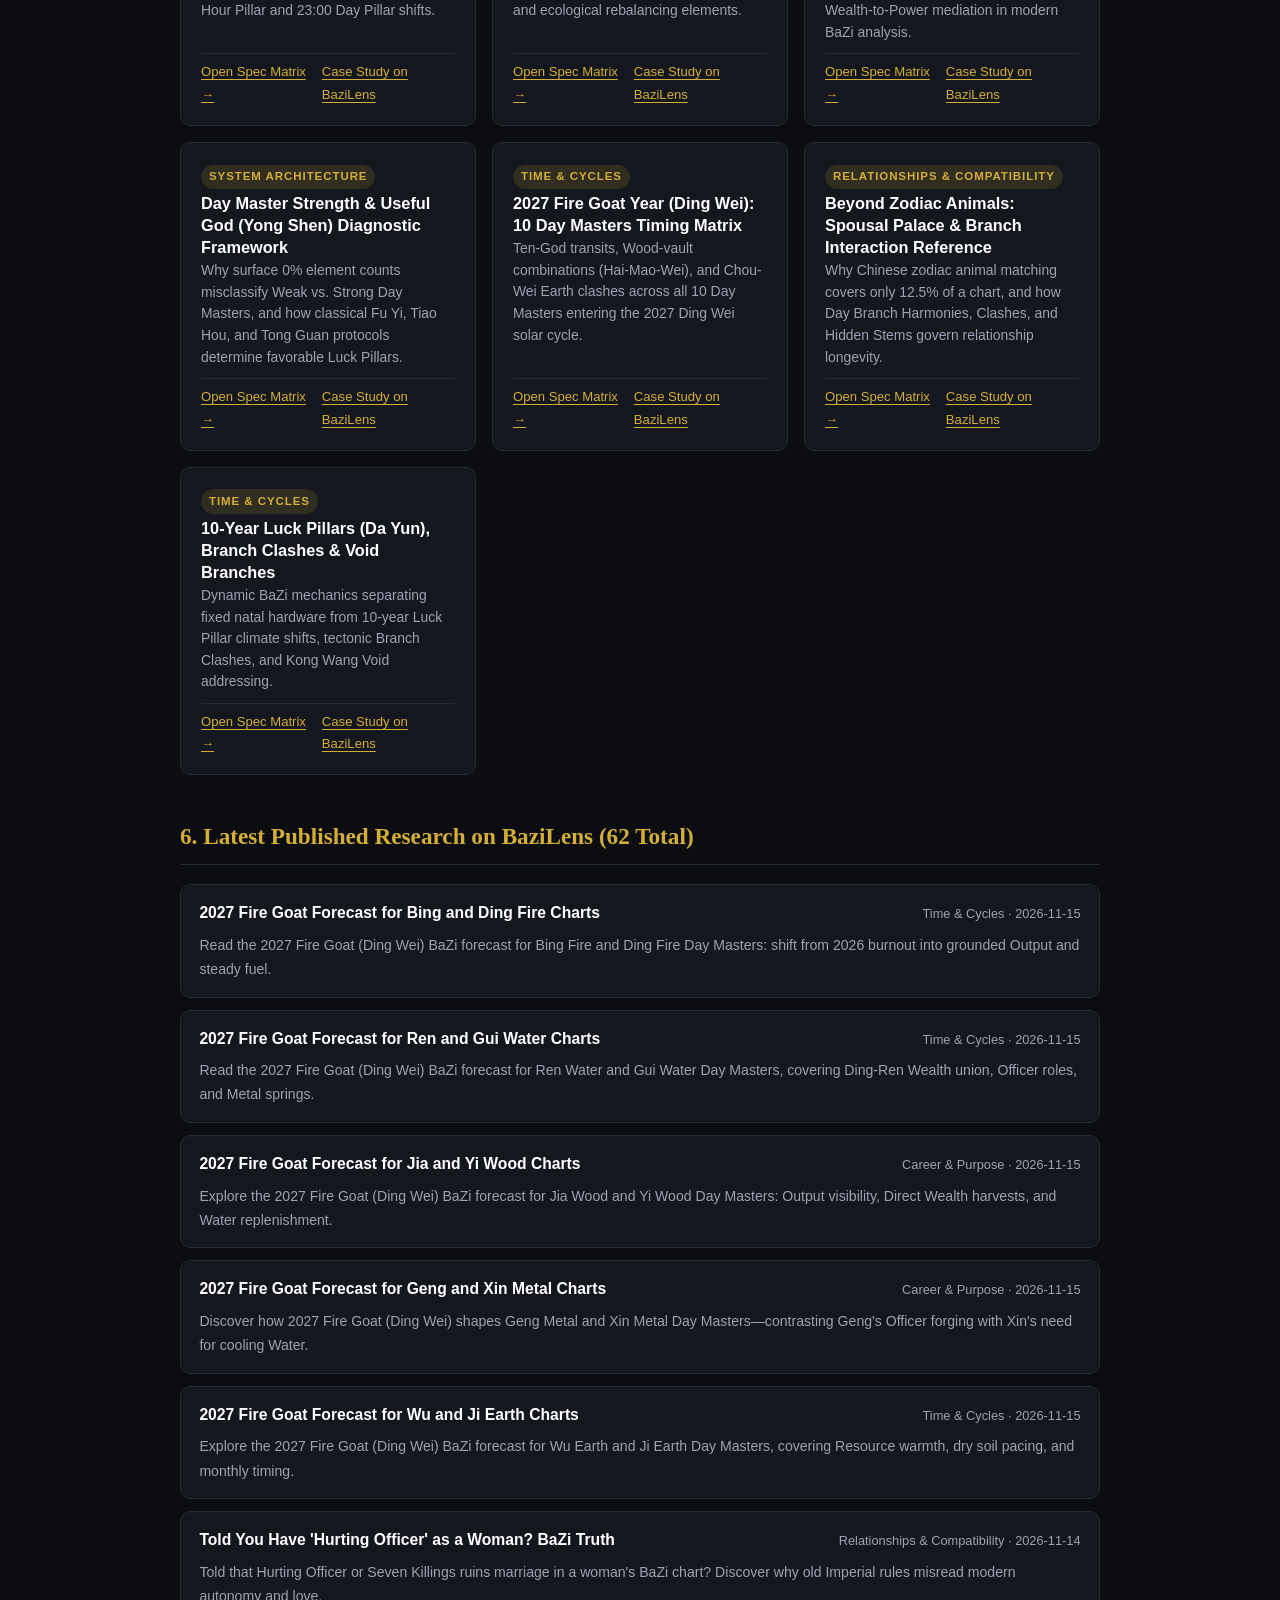
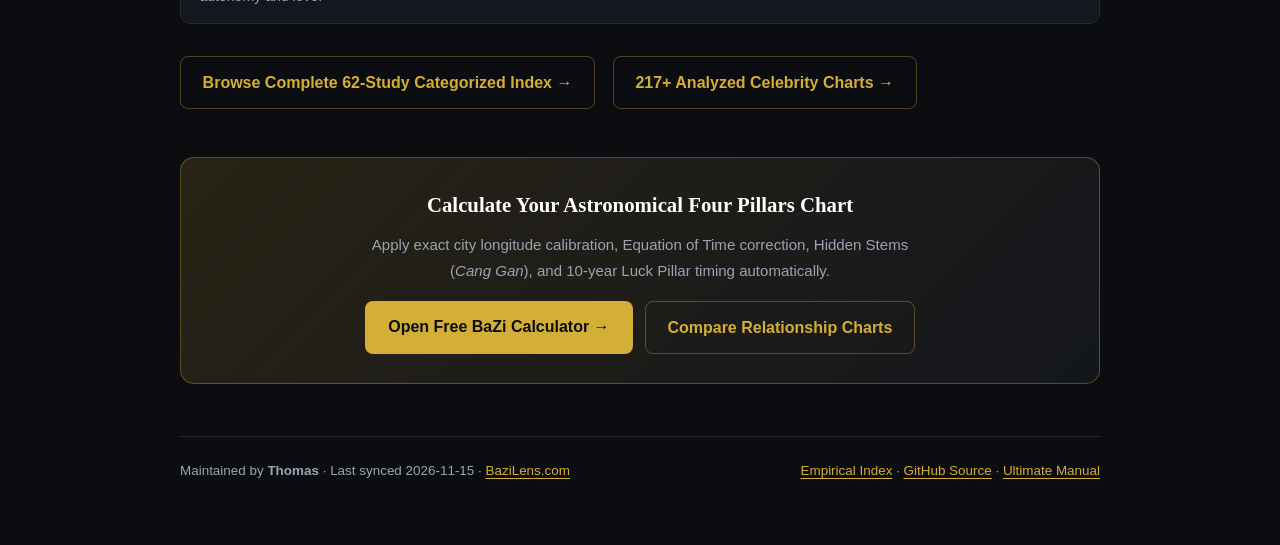
==== commit 14691b23: "feat(docs): sync BaZi open reference hub & 62-study index" ====
--- a/docs/index.html
+++ b/docs/index.html
@@ -24,6 +24,7 @@
       "sameAs": [
         "https://www.bazilens.com",
         "https://github.com/bazilens",
+        "https://dev.to/bazilens",
         "https://medium.com/@bazilens",
         "https://substack.com/@bazilens",
         "https://www.reddit.com/r/chineseastrology/",
@@ -48,7 +49,7 @@
       "name": "BaziLens",
       "url": "https://www.bazilens.com"
     },
-    "dateModified": "2026-11-14",
+    "dateModified": "2026-11-15",
     "mainEntityOfPage": "https://bazilens.github.io/bazi-true-solar-time-guide/"
   }
   </script>
@@ -73,11 +74,11 @@
     <div class="eyebrow">Open Metaphysics &amp; Astro-Math Specification</div>
     <h1>Astronomical True Solar Time &amp; Four Pillars (BaZi) Calculation Guide</h1>
     <p class="lead">
-      Why standard political time zones and Daylight Saving Time distort classical Chinese Four Pillars of Destiny (<em>BaZi</em>) charts—and how astronomical longitude, Equation of Time, and 24 Solar Terms (<em>JieQi</em>) calibration restores structural accuracy across <strong>57 empirical case studies</strong>.
+      Why standard political time zones and Daylight Saving Time distort classical Chinese Four Pillars of Destiny (<em>BaZi</em>) charts—and how astronomical longitude, Equation of Time, and 24 Solar Terms (<em>JieQi</em>) calibration restores structural accuracy across <strong>62 empirical case studies</strong>.
     </p>
 
     <div class="callout">
-      <strong>Interactive Reference Implementation:</strong> Test astronomical True Solar Time calibration, Hidden Stems (<em>Cang Gan</em>), and 10-year Luck Pillars free at <a href="https://www.bazilens.com/input">BaziLens BaZi Calculator</a>, or browse all <a href="./research-index.html">57 Empirical BaZi Studies &rarr;</a>
+      <strong>Interactive Reference Implementation:</strong> Test astronomical True Solar Time calibration, Hidden Stems (<em>Cang Gan</em>), and 10-year Luck Pillars free at <a href="https://www.bazilens.com/input">BaziLens BaZi Calculator</a>, or browse all <a href="./research-index.html">62 Empirical BaZi Studies &rarr;</a>
     </div>
 
     <h2>1. The Civil Clock vs. Solar Meridian Problem</h2>
@@ -267,21 +268,42 @@
       </article>
     </div>
 
-    <h2>6. Latest Published Research on BaziLens (57 Total)</h2>
+    <h2>6. Latest Published Research on BaziLens (62 Total)</h2>
     <ul class="study-list">
       <li class="study-item">
         <div class="study-item-head">
-          <a class="study-item-title" href="https://www.bazilens.com/blog/true-solar-time-bazi-singapore-north-america">True Solar Time in BaZi: Why Clock Time Shifts Your Chart</a>
-          <span class="study-meta">Energy Diagnostics &middot; 2026-11-14</span>
-        </div>
-        <p class="study-desc">Born in Singapore, Vancouver, Honolulu, or the US? Learn how political time zones and Daylight Saving Time shift your BaZi Hour and Day Pillars by 60+ mins.</p>
-      </li>
-      <li class="study-item">
-        <div class="study-item-head">
-          <a class="study-item-title" href="https://www.bazilens.com/blog/why-yin-earth-yin-fire-overgive-relationships">Why Yin Earth and Yin Fire Over-Give in Relationships</a>
-          <span class="study-meta">Relationships &amp; Compatibility &middot; 2026-11-14</span>
-        </div>
-        <p class="study-desc">Why do Ji Earth and Ding Fire Day Masters absorb every partner's storm? Learn how Spousal Palace friction drives caretaker burnout and how to rebalance.</p>
+          <a class="study-item-title" href="https://www.bazilens.com/blog/2027-fire-goat-bing-fire-ding-fire-bazi">2027 Fire Goat Forecast for Bing and Ding Fire Charts</a>
+          <span class="study-meta">Time &amp; Cycles &middot; 2026-11-15</span>
+        </div>
+        <p class="study-desc">Read the 2027 Fire Goat (Ding Wei) BaZi forecast for Bing Fire and Ding Fire Day Masters: shift from 2026 burnout into grounded Output and steady fuel.</p>
+      </li>
+      <li class="study-item">
+        <div class="study-item-head">
+          <a class="study-item-title" href="https://www.bazilens.com/blog/2027-fire-goat-ren-water-gui-water-bazi">2027 Fire Goat Forecast for Ren and Gui Water Charts</a>
+          <span class="study-meta">Time &amp; Cycles &middot; 2026-11-15</span>
+        </div>
+        <p class="study-desc">Read the 2027 Fire Goat (Ding Wei) BaZi forecast for Ren Water and Gui Water Day Masters, covering Ding-Ren Wealth union, Officer roles, and Metal springs.</p>
+      </li>
+      <li class="study-item">
+        <div class="study-item-head">
+          <a class="study-item-title" href="https://www.bazilens.com/blog/2027-fire-goat-jia-wood-yi-wood-bazi">2027 Fire Goat Forecast for Jia and Yi Wood Charts</a>
+          <span class="study-meta">Career &amp; Purpose &middot; 2026-11-15</span>
+        </div>
+        <p class="study-desc">Explore the 2027 Fire Goat (Ding Wei) BaZi forecast for Jia Wood and Yi Wood Day Masters: Output visibility, Direct Wealth harvests, and Water replenishment.</p>
+      </li>
+      <li class="study-item">
+        <div class="study-item-head">
+          <a class="study-item-title" href="https://www.bazilens.com/blog/2027-fire-goat-geng-metal-xin-metal-bazi">2027 Fire Goat Forecast for Geng and Xin Metal Charts</a>
+          <span class="study-meta">Career &amp; Purpose &middot; 2026-11-15</span>
+        </div>
+        <p class="study-desc">Discover how 2027 Fire Goat (Ding Wei) shapes Geng Metal and Xin Metal Day Masters—contrasting Geng's Officer forging with Xin's need for cooling Water.</p>
+      </li>
+      <li class="study-item">
+        <div class="study-item-head">
+          <a class="study-item-title" href="https://www.bazilens.com/blog/2027-fire-goat-wu-earth-ji-earth-bazi">2027 Fire Goat Forecast for Wu and Ji Earth Charts</a>
+          <span class="study-meta">Time &amp; Cycles &middot; 2026-11-15</span>
+        </div>
+        <p class="study-desc">Explore the 2027 Fire Goat (Ding Wei) BaZi forecast for Wu Earth and Ji Earth Day Masters, covering Resource warmth, dry soil pacing, and monthly timing.</p>
       </li>
       <li class="study-item">
         <div class="study-item-head">
@@ -290,30 +312,9 @@
         </div>
         <p class="study-desc">Told that Hurting Officer or Seven Killings ruins marriage in a woman's BaZi chart? Discover why old Imperial rules misread modern autonomy and love.</p>
       </li>
-      <li class="study-item">
-        <div class="study-item-head">
-          <a class="study-item-title" href="https://www.bazilens.com/blog/weak-day-master-no-favorable-luck-pillars-myth">Am I Doomed With a 'Weak' Day Master? The Truth About 'Unfavorable' Luck Pillars</a>
-          <span class="study-meta">Time &amp; Cycles &middot; 2026-11-09</span>
-        </div>
-        <p class="study-desc">Terrified by a 'Weak' Day Master or 'no favorable Luck Pillars'? Learn how True Solar Time and split-element decades really work in BaZi.</p>
-      </li>
-      <li class="study-item">
-        <div class="study-item-head">
-          <a class="study-item-title" href="https://www.bazilens.com/blog/2027-fire-goat-ding-wei-bazi-guide">2027 Fire Goat Year (Ding Wei): Why Your Birth-Year Animal Isn’t Enough</a>
-          <span class="study-meta">Time &amp; Cycles &middot; 2026-10-22</span>
-        </div>
-        <p class="study-desc">Worried about 2027 Fire Goat (Ding Wei) warnings for Ox, Goat, Dog, or Rat? Learn why your birth-year animal is only 1 of 8 characters in a full BaZi reading.</p>
-      </li>
-      <li class="study-item">
-        <div class="study-item-head">
-          <a class="study-item-title" href="https://www.bazilens.com/blog/bazi-calculator-favorable-element-trap">Why Free BaZi Calculators Get Your Favorable Element Wrong (The ‘Strong vs. Weak’ Trap)</a>
-          <span class="study-meta">System Architecture &middot; 2026-10-21</span>
-        </div>
-        <p class="study-desc">Why do free online BaZi calculators give conflicting Favorable Elements? Learn the 3-step ecosystem diagnostic to find your true Useful God and balance.</p>
-      </li>
     </ul>
     <p>
-      <a class="btn-secondary" href="./research-index.html">Browse Complete 57-Study Categorized Index &rarr;</a>
+      <a class="btn-secondary" href="./research-index.html">Browse Complete 62-Study Categorized Index &rarr;</a>
       &nbsp;&nbsp;
       <a class="btn-secondary" href="https://www.bazilens.com/celebrity">217+ Analyzed Celebrity Charts &rarr;</a>
     </p>
@@ -330,7 +331,7 @@
     </div>
 
     <footer>
-      <span>Maintained by <strong>Thomas</strong> &middot; Last synced 2026-11-14 &middot; <a href="https://www.bazilens.com">BaziLens.com</a></span>
+      <span>Maintained by <strong>Thomas</strong> &middot; Last synced 2026-11-15 &middot; <a href="https://www.bazilens.com">BaziLens.com</a></span>
       <span><a href="./research-index.html">Empirical Index</a> &middot; <a href="https://github.com/bazilens/bazi-true-solar-time-guide">GitHub Source</a> &middot; <a href="https://www.bazilens.com/bazi-reading-ultimate-guide">Ultimate Manual</a></span>
     </footer>
   </main>
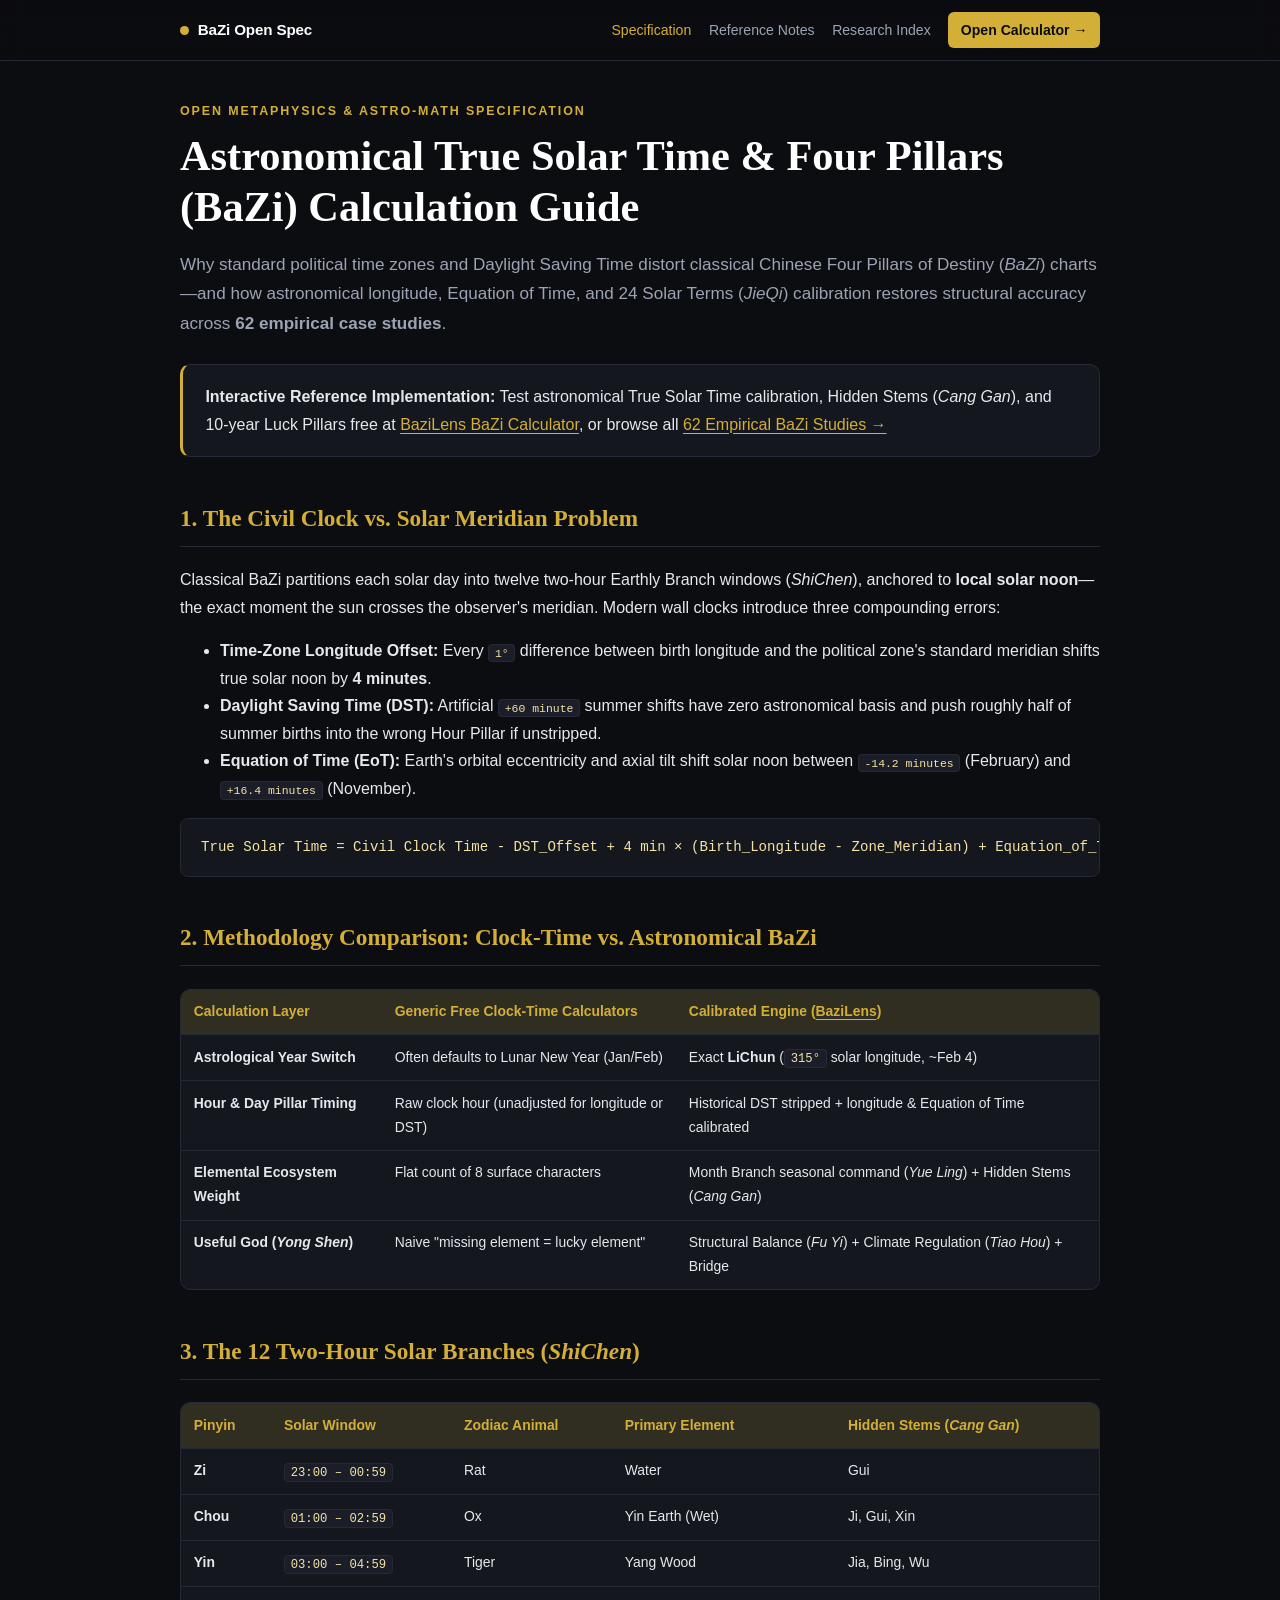
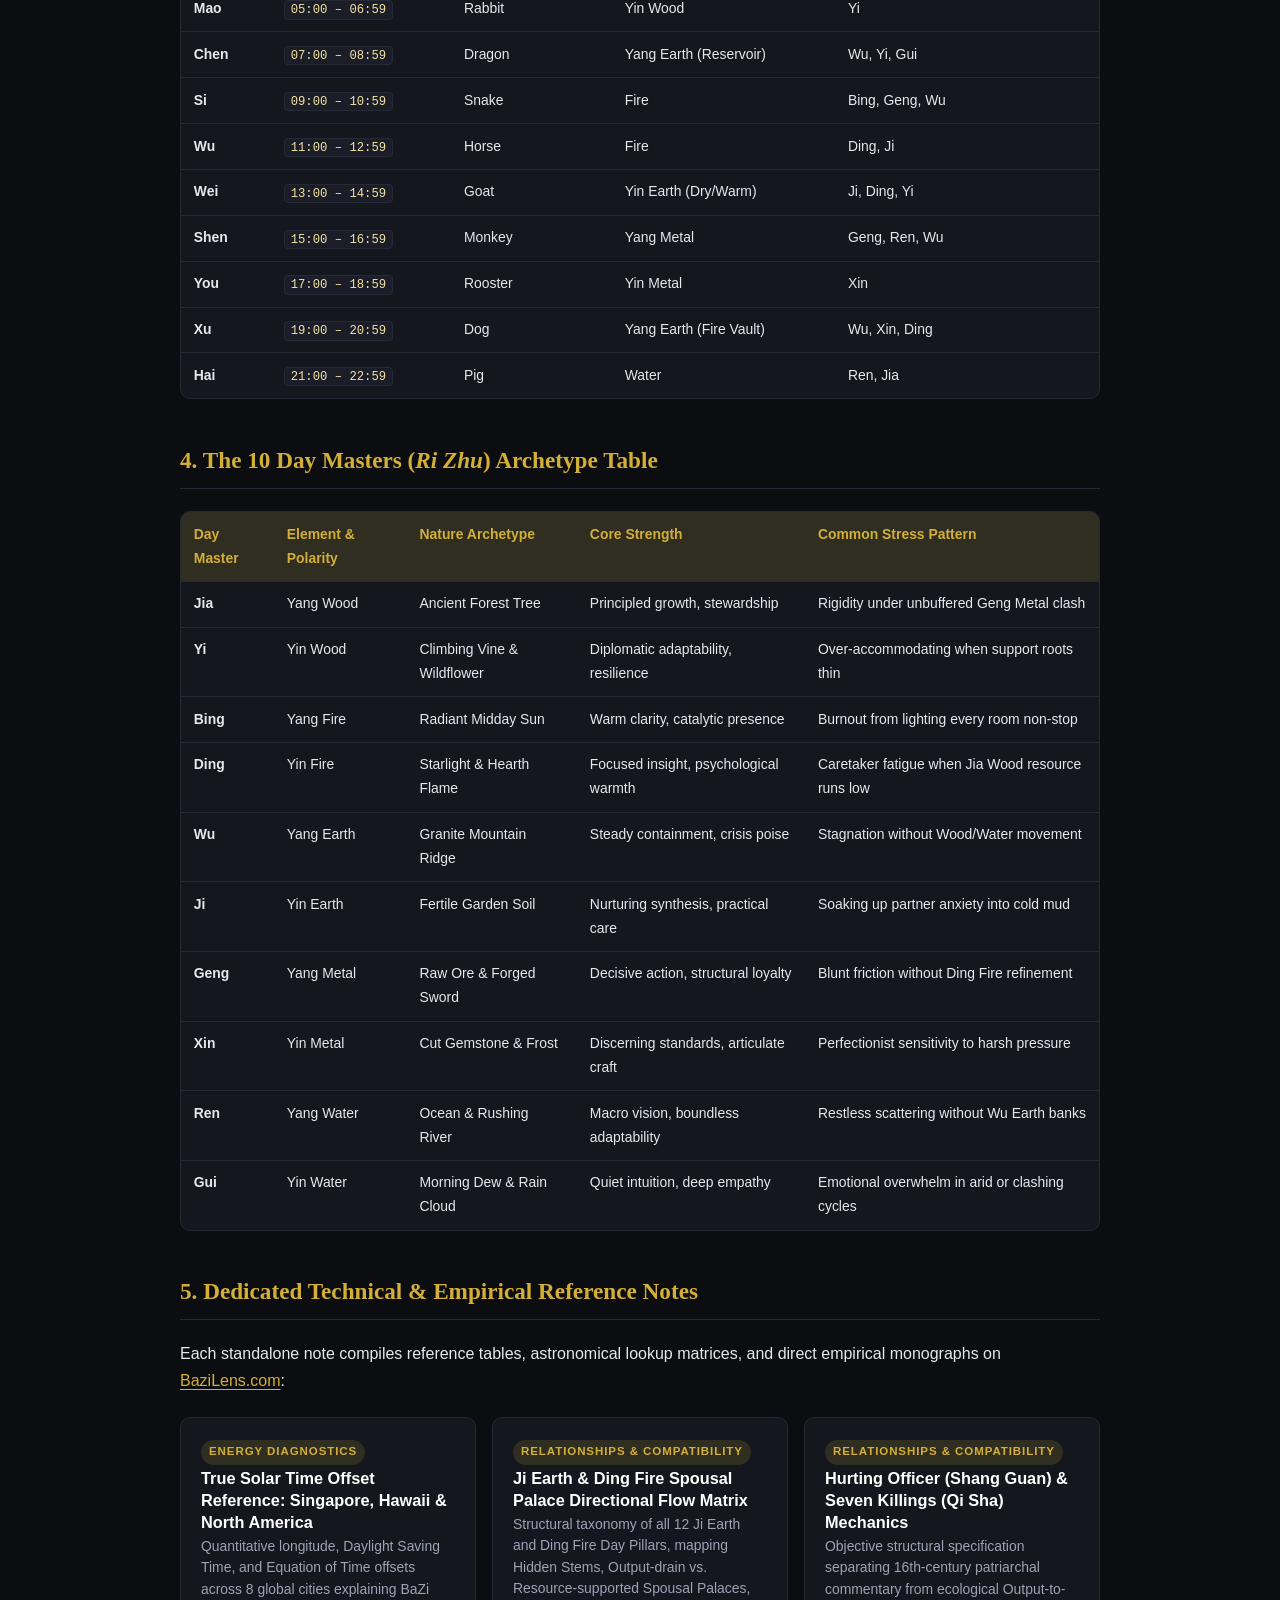
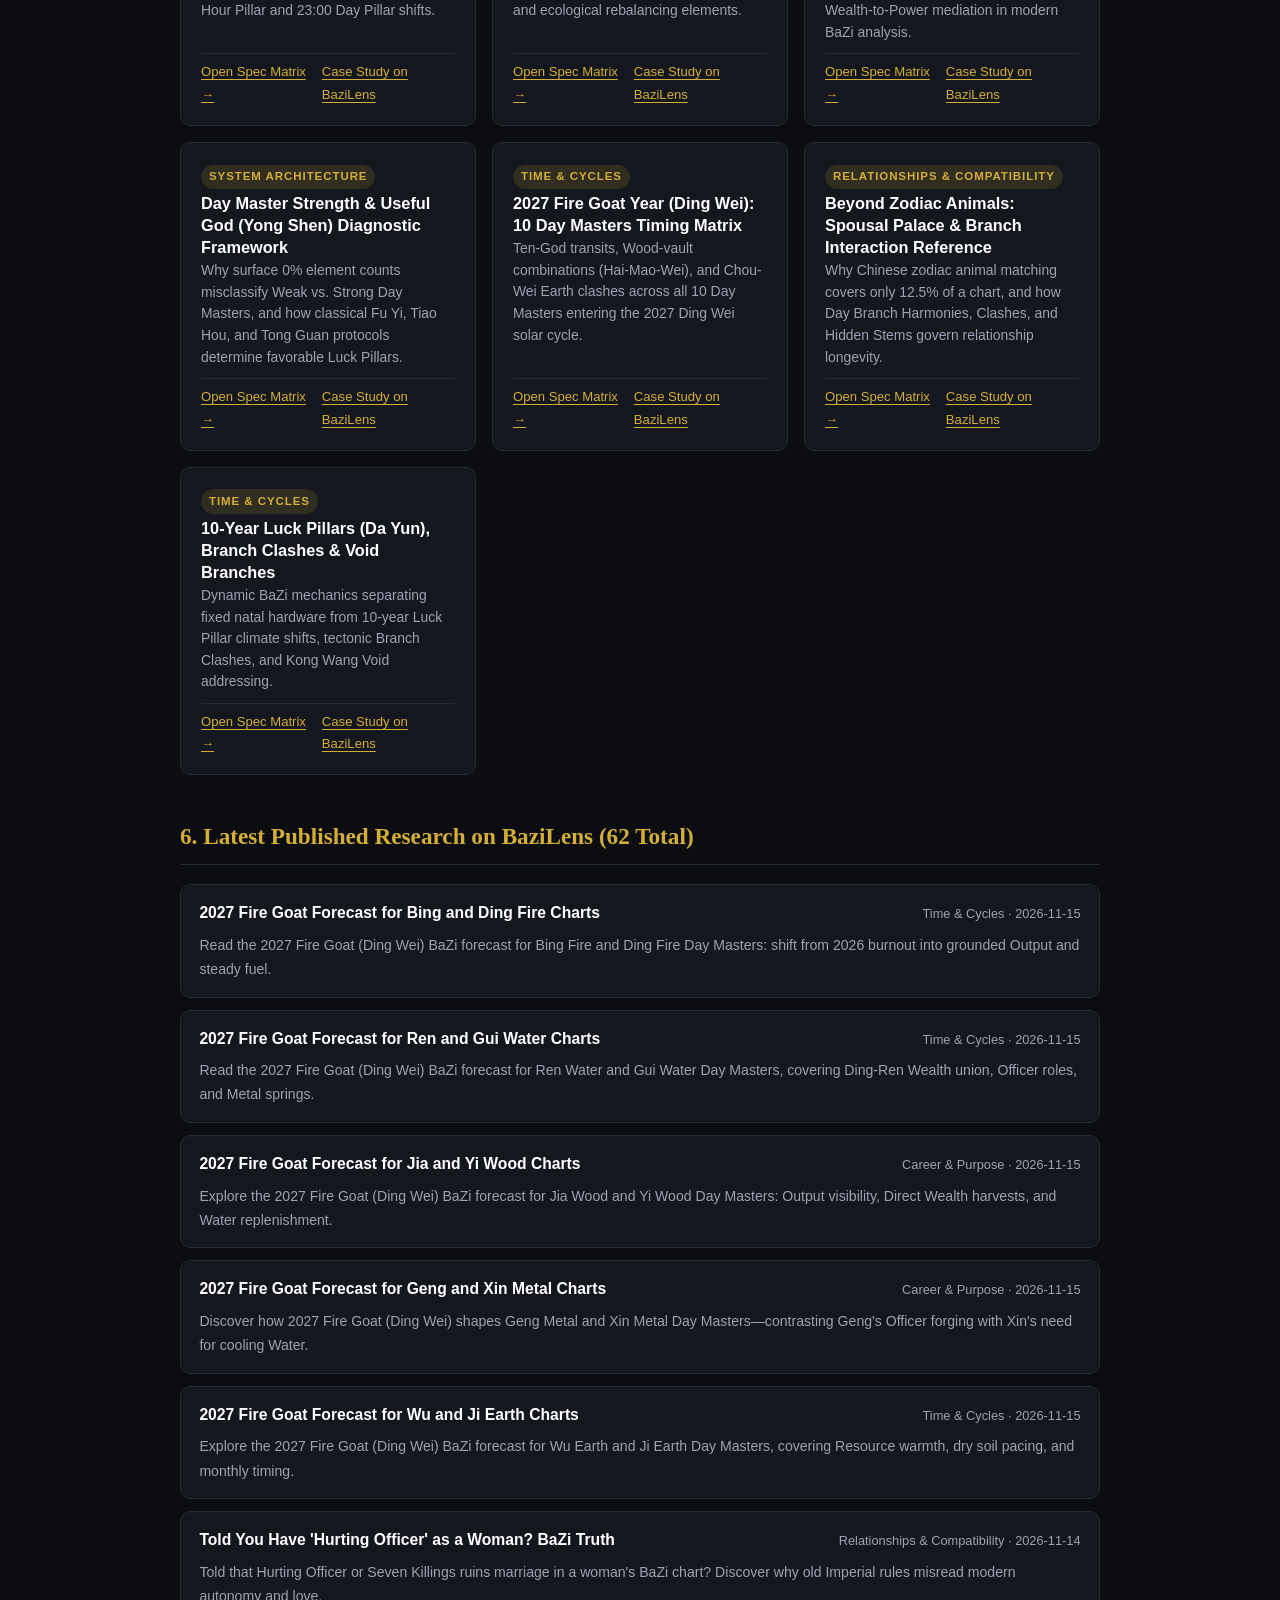
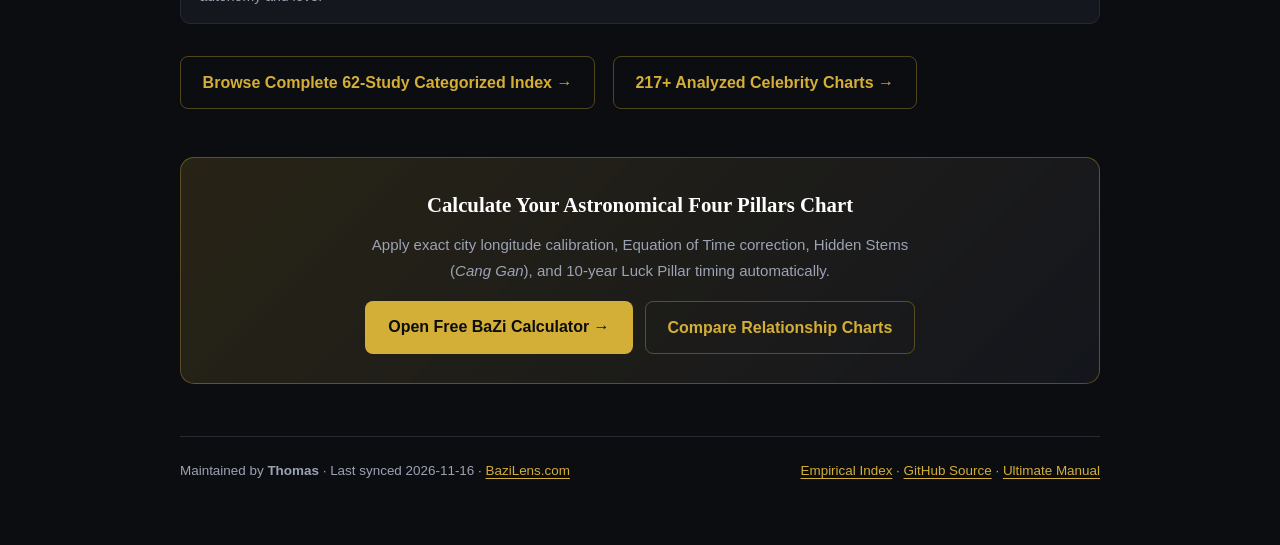
==== commit 23574711: "feat(docs): sync BaZi open reference hub & 62-study index" ====
--- a/docs/index.html
+++ b/docs/index.html
@@ -49,7 +49,7 @@
       "name": "BaziLens",
       "url": "https://www.bazilens.com"
     },
-    "dateModified": "2026-11-15",
+    "dateModified": "2026-11-16",
     "mainEntityOfPage": "https://bazilens.github.io/bazi-true-solar-time-guide/"
   }
   </script>
@@ -331,7 +331,7 @@
     </div>
 
     <footer>
-      <span>Maintained by <strong>Thomas</strong> &middot; Last synced 2026-11-15 &middot; <a href="https://www.bazilens.com">BaziLens.com</a></span>
+      <span>Maintained by <strong>Thomas</strong> &middot; Last synced 2026-11-16 &middot; <a href="https://www.bazilens.com">BaziLens.com</a></span>
       <span><a href="./research-index.html">Empirical Index</a> &middot; <a href="https://github.com/bazilens/bazi-true-solar-time-guide">GitHub Source</a> &middot; <a href="https://www.bazilens.com/bazi-reading-ultimate-guide">Ultimate Manual</a></span>
     </footer>
   </main>
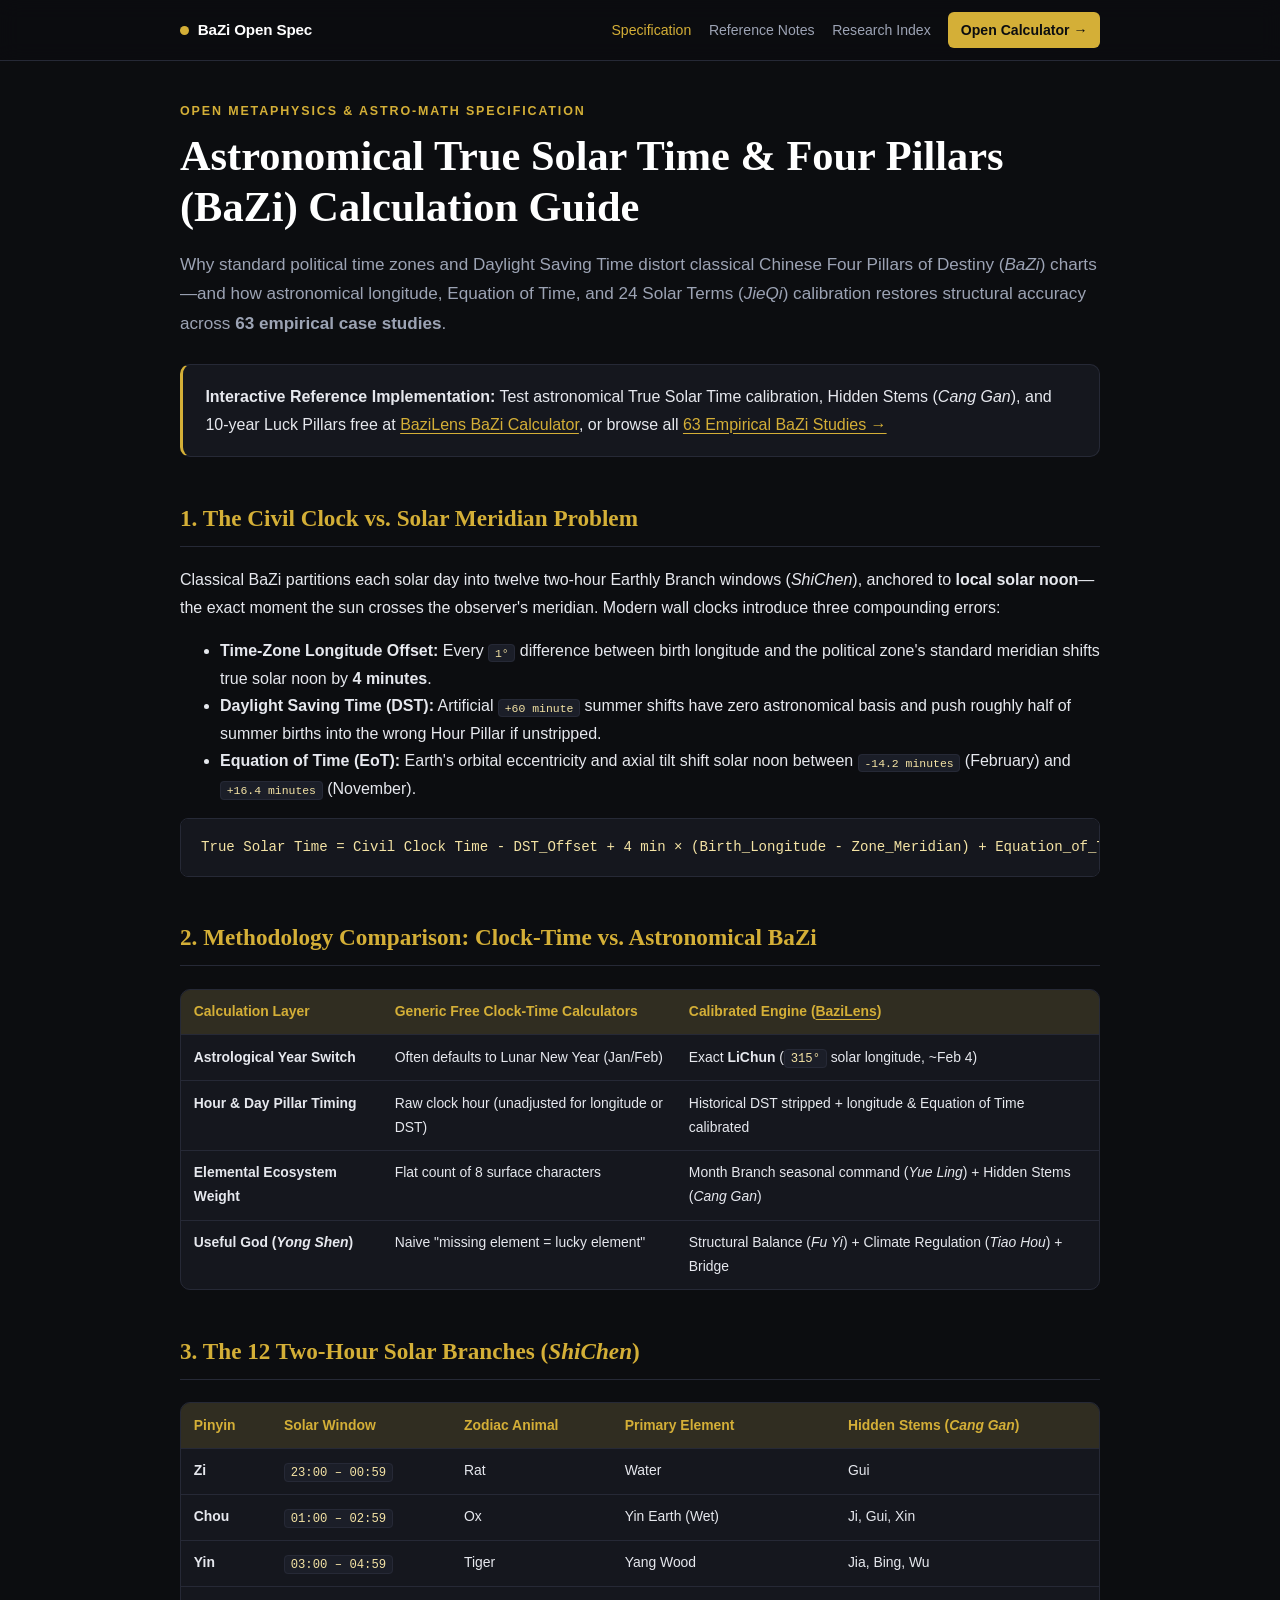
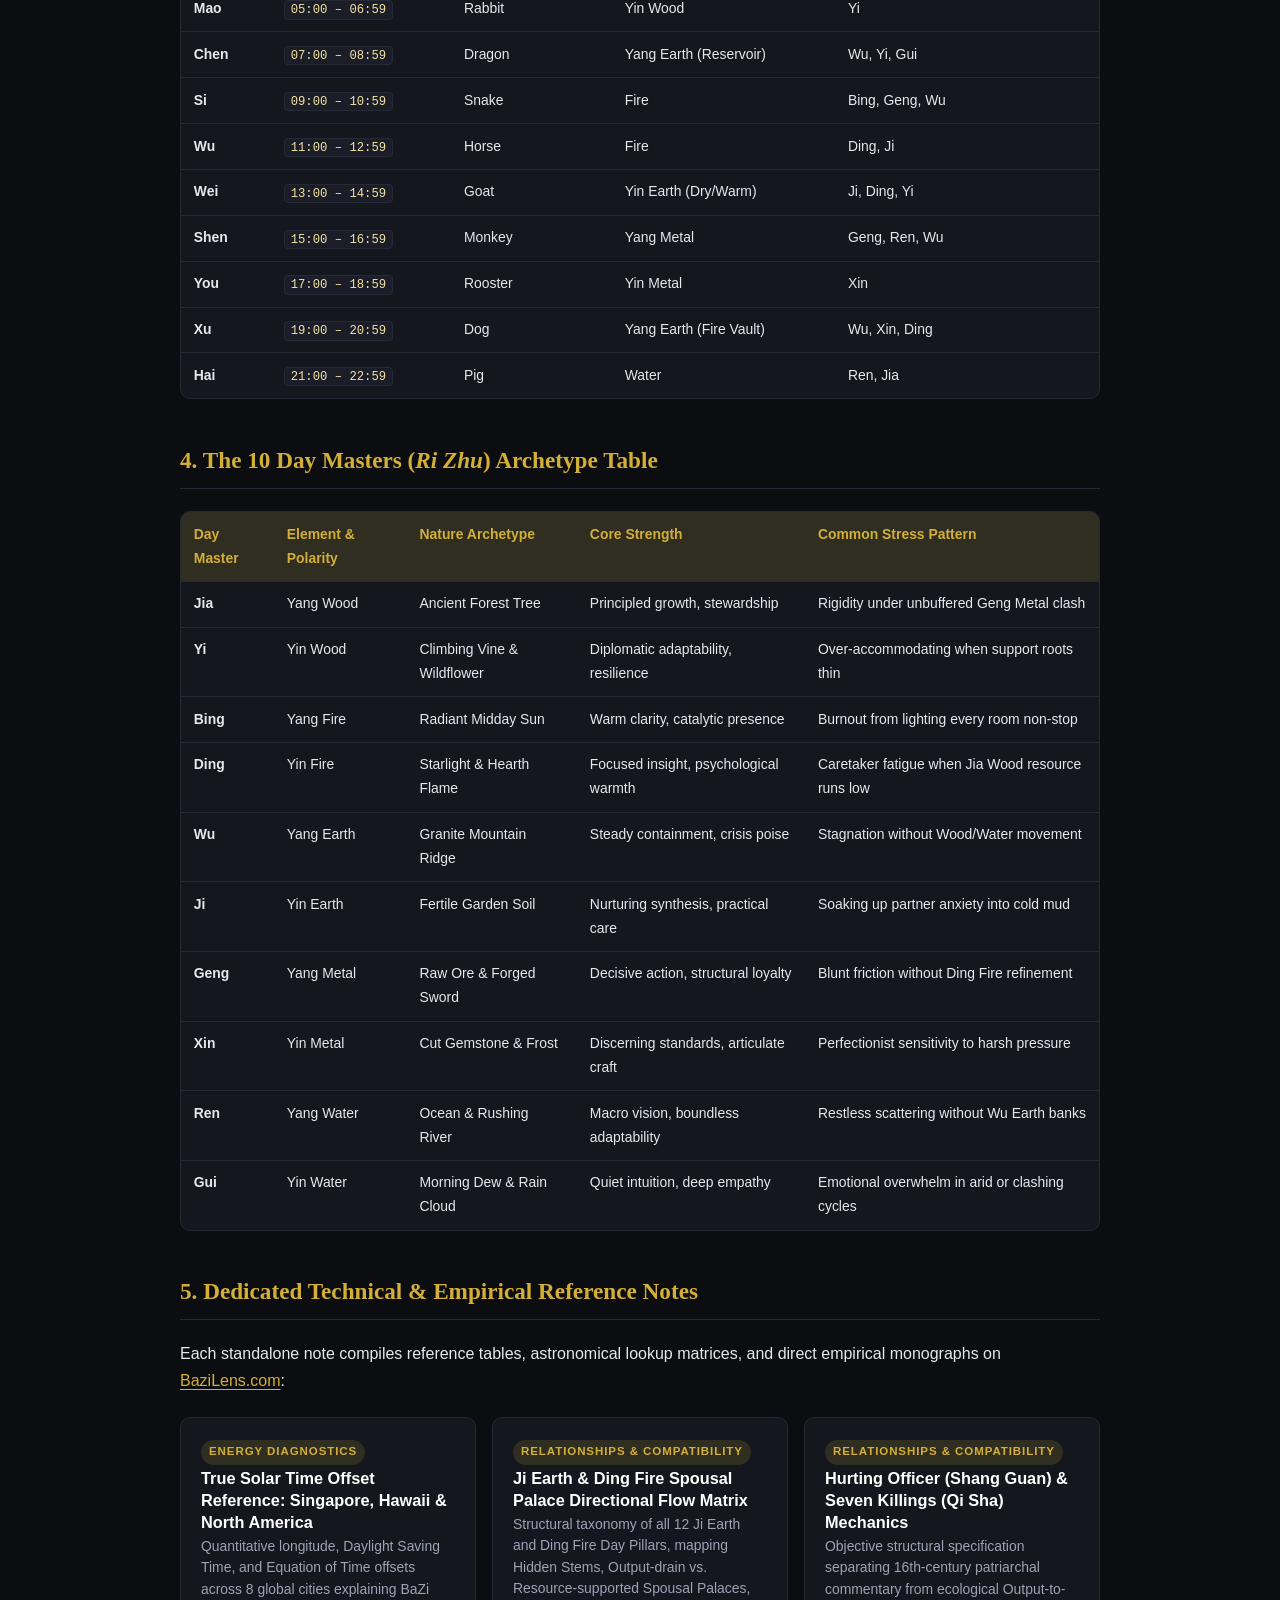
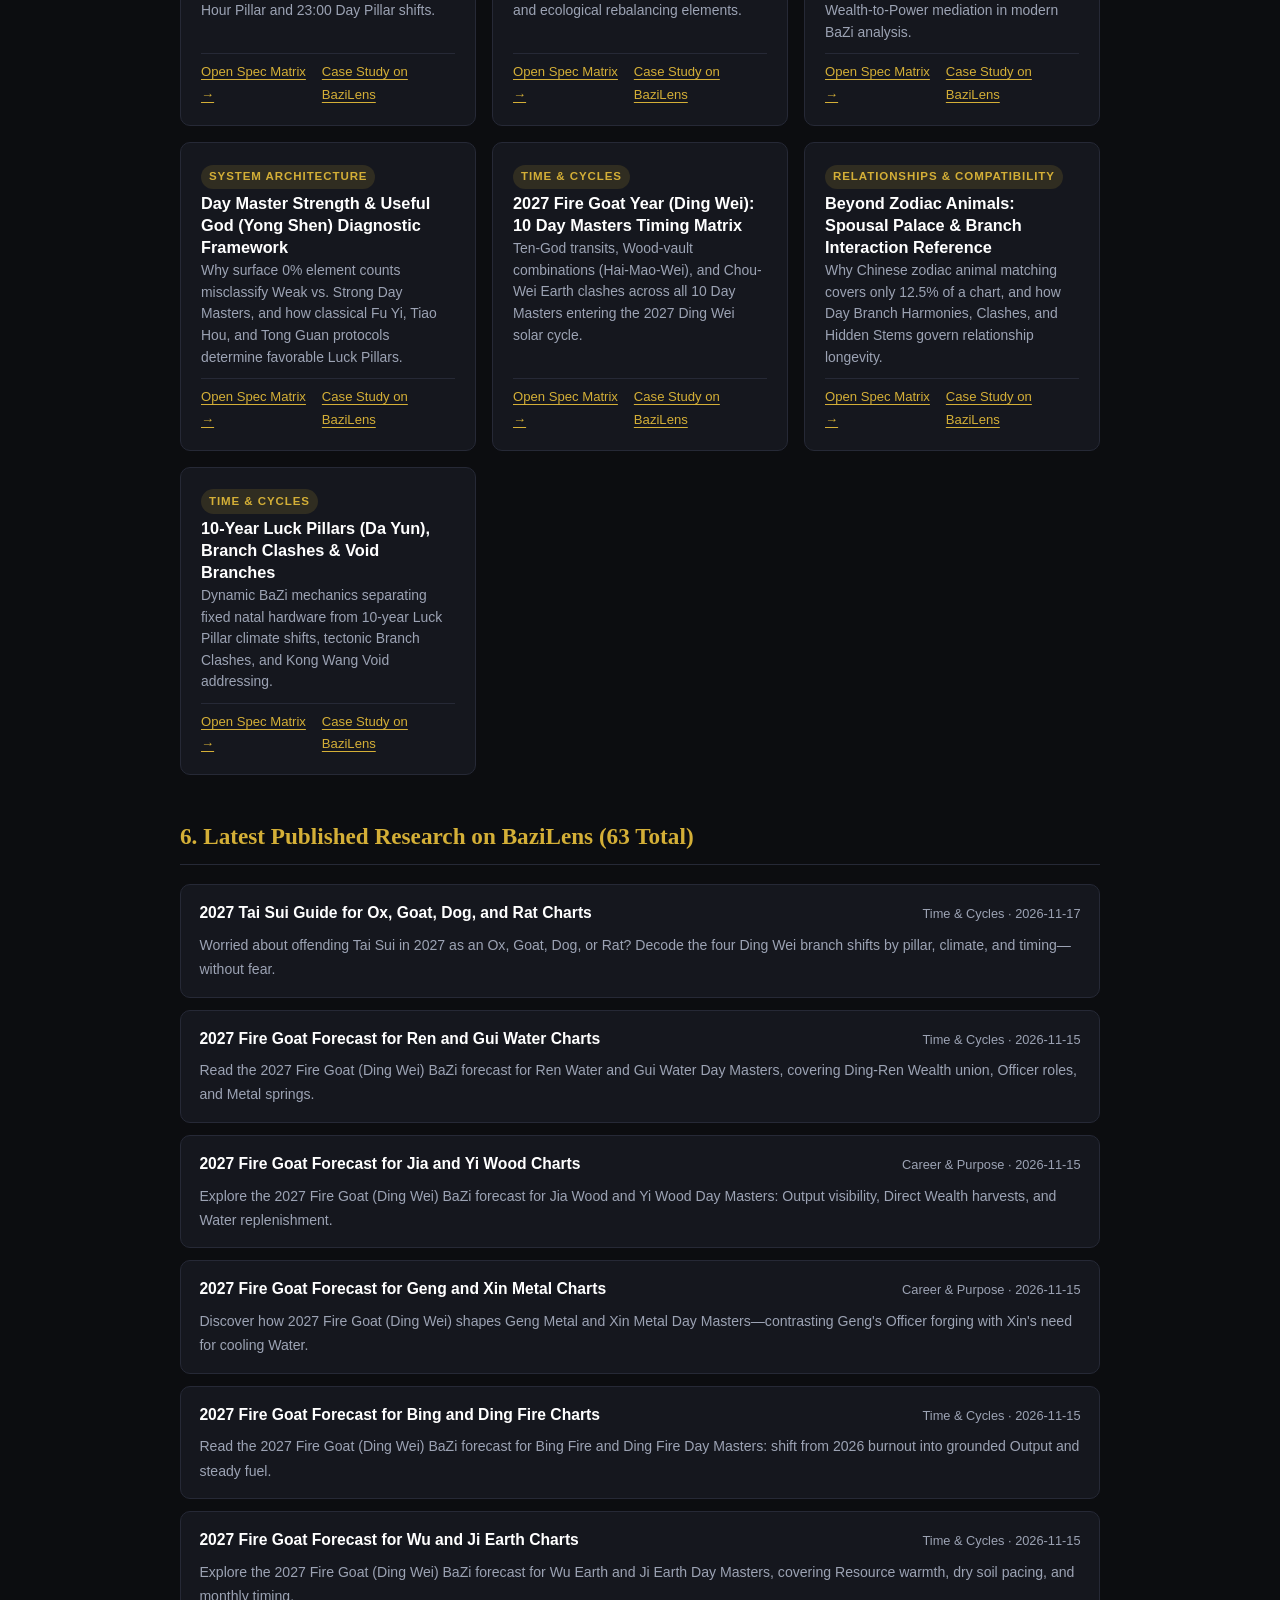
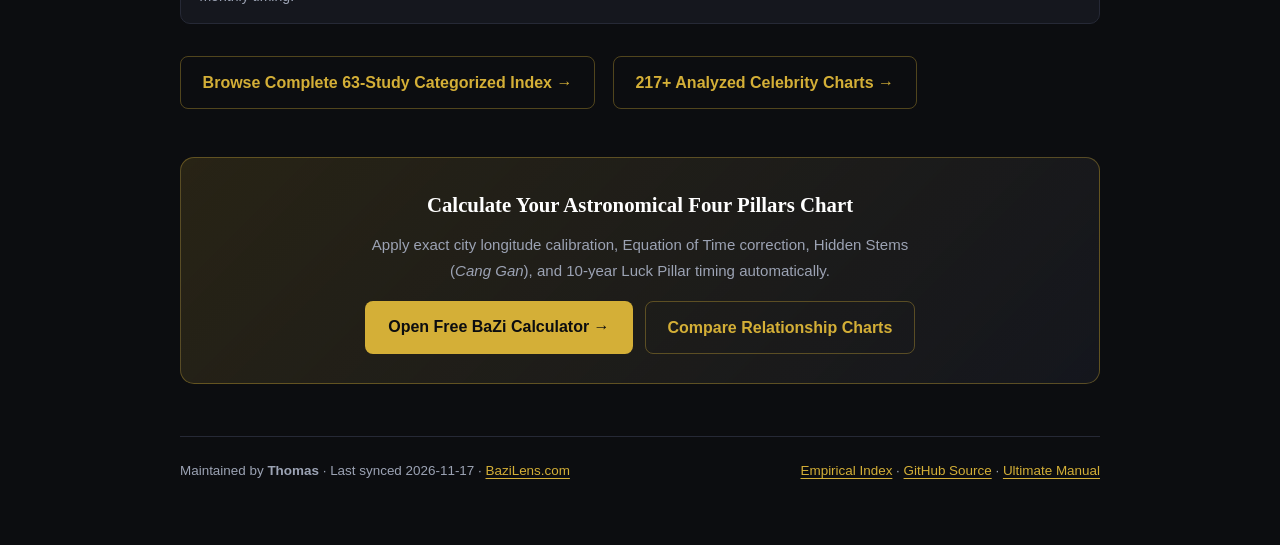
==== commit e160ab31: "feat(docs): sync BaZi open reference hub & 63-study index" ====
--- a/docs/index.html
+++ b/docs/index.html
@@ -25,6 +25,7 @@
         "https://www.bazilens.com",
         "https://github.com/bazilens",
         "https://dev.to/bazilens",
+        "https://zenodo.org/records/24284920",
         "https://medium.com/@bazilens",
         "https://substack.com/@bazilens",
         "https://www.reddit.com/r/chineseastrology/",
@@ -49,7 +50,7 @@
       "name": "BaziLens",
       "url": "https://www.bazilens.com"
     },
-    "dateModified": "2026-11-16",
+    "dateModified": "2026-11-17",
     "mainEntityOfPage": "https://bazilens.github.io/bazi-true-solar-time-guide/"
   }
   </script>
@@ -74,11 +75,11 @@
     <div class="eyebrow">Open Metaphysics &amp; Astro-Math Specification</div>
     <h1>Astronomical True Solar Time &amp; Four Pillars (BaZi) Calculation Guide</h1>
     <p class="lead">
-      Why standard political time zones and Daylight Saving Time distort classical Chinese Four Pillars of Destiny (<em>BaZi</em>) charts—and how astronomical longitude, Equation of Time, and 24 Solar Terms (<em>JieQi</em>) calibration restores structural accuracy across <strong>62 empirical case studies</strong>.
+      Why standard political time zones and Daylight Saving Time distort classical Chinese Four Pillars of Destiny (<em>BaZi</em>) charts—and how astronomical longitude, Equation of Time, and 24 Solar Terms (<em>JieQi</em>) calibration restores structural accuracy across <strong>63 empirical case studies</strong>.
     </p>
 
     <div class="callout">
-      <strong>Interactive Reference Implementation:</strong> Test astronomical True Solar Time calibration, Hidden Stems (<em>Cang Gan</em>), and 10-year Luck Pillars free at <a href="https://www.bazilens.com/input">BaziLens BaZi Calculator</a>, or browse all <a href="./research-index.html">62 Empirical BaZi Studies &rarr;</a>
+      <strong>Interactive Reference Implementation:</strong> Test astronomical True Solar Time calibration, Hidden Stems (<em>Cang Gan</em>), and 10-year Luck Pillars free at <a href="https://www.bazilens.com/input">BaziLens BaZi Calculator</a>, or browse all <a href="./research-index.html">63 Empirical BaZi Studies &rarr;</a>
     </div>
 
     <h2>1. The Civil Clock vs. Solar Meridian Problem</h2>
@@ -268,8 +269,36 @@
       </article>
     </div>
 
-    <h2>6. Latest Published Research on BaziLens (62 Total)</h2>
+    <h2>6. Latest Published Research on BaziLens (63 Total)</h2>
     <ul class="study-list">
+      <li class="study-item">
+        <div class="study-item-head">
+          <a class="study-item-title" href="https://www.bazilens.com/blog/2027-tai-sui-ox-goat-dog-rat-bazi-guide">2027 Tai Sui Guide for Ox, Goat, Dog, and Rat Charts</a>
+          <span class="study-meta">Time &amp; Cycles &middot; 2026-11-17</span>
+        </div>
+        <p class="study-desc">Worried about offending Tai Sui in 2027 as an Ox, Goat, Dog, or Rat? Decode the four Ding Wei branch shifts by pillar, climate, and timing—without fear.</p>
+      </li>
+      <li class="study-item">
+        <div class="study-item-head">
+          <a class="study-item-title" href="https://www.bazilens.com/blog/2027-fire-goat-ren-water-gui-water-bazi">2027 Fire Goat Forecast for Ren and Gui Water Charts</a>
+          <span class="study-meta">Time &amp; Cycles &middot; 2026-11-15</span>
+        </div>
+        <p class="study-desc">Read the 2027 Fire Goat (Ding Wei) BaZi forecast for Ren Water and Gui Water Day Masters, covering Ding-Ren Wealth union, Officer roles, and Metal springs.</p>
+      </li>
+      <li class="study-item">
+        <div class="study-item-head">
+          <a class="study-item-title" href="https://www.bazilens.com/blog/2027-fire-goat-jia-wood-yi-wood-bazi">2027 Fire Goat Forecast for Jia and Yi Wood Charts</a>
+          <span class="study-meta">Career &amp; Purpose &middot; 2026-11-15</span>
+        </div>
+        <p class="study-desc">Explore the 2027 Fire Goat (Ding Wei) BaZi forecast for Jia Wood and Yi Wood Day Masters: Output visibility, Direct Wealth harvests, and Water replenishment.</p>
+      </li>
+      <li class="study-item">
+        <div class="study-item-head">
+          <a class="study-item-title" href="https://www.bazilens.com/blog/2027-fire-goat-geng-metal-xin-metal-bazi">2027 Fire Goat Forecast for Geng and Xin Metal Charts</a>
+          <span class="study-meta">Career &amp; Purpose &middot; 2026-11-15</span>
+        </div>
+        <p class="study-desc">Discover how 2027 Fire Goat (Ding Wei) shapes Geng Metal and Xin Metal Day Masters—contrasting Geng's Officer forging with Xin's need for cooling Water.</p>
+      </li>
       <li class="study-item">
         <div class="study-item-head">
           <a class="study-item-title" href="https://www.bazilens.com/blog/2027-fire-goat-bing-fire-ding-fire-bazi">2027 Fire Goat Forecast for Bing and Ding Fire Charts</a>
@@ -279,42 +308,14 @@
       </li>
       <li class="study-item">
         <div class="study-item-head">
-          <a class="study-item-title" href="https://www.bazilens.com/blog/2027-fire-goat-ren-water-gui-water-bazi">2027 Fire Goat Forecast for Ren and Gui Water Charts</a>
-          <span class="study-meta">Time &amp; Cycles &middot; 2026-11-15</span>
-        </div>
-        <p class="study-desc">Read the 2027 Fire Goat (Ding Wei) BaZi forecast for Ren Water and Gui Water Day Masters, covering Ding-Ren Wealth union, Officer roles, and Metal springs.</p>
-      </li>
-      <li class="study-item">
-        <div class="study-item-head">
-          <a class="study-item-title" href="https://www.bazilens.com/blog/2027-fire-goat-jia-wood-yi-wood-bazi">2027 Fire Goat Forecast for Jia and Yi Wood Charts</a>
-          <span class="study-meta">Career &amp; Purpose &middot; 2026-11-15</span>
-        </div>
-        <p class="study-desc">Explore the 2027 Fire Goat (Ding Wei) BaZi forecast for Jia Wood and Yi Wood Day Masters: Output visibility, Direct Wealth harvests, and Water replenishment.</p>
-      </li>
-      <li class="study-item">
-        <div class="study-item-head">
-          <a class="study-item-title" href="https://www.bazilens.com/blog/2027-fire-goat-geng-metal-xin-metal-bazi">2027 Fire Goat Forecast for Geng and Xin Metal Charts</a>
-          <span class="study-meta">Career &amp; Purpose &middot; 2026-11-15</span>
-        </div>
-        <p class="study-desc">Discover how 2027 Fire Goat (Ding Wei) shapes Geng Metal and Xin Metal Day Masters—contrasting Geng's Officer forging with Xin's need for cooling Water.</p>
-      </li>
-      <li class="study-item">
-        <div class="study-item-head">
           <a class="study-item-title" href="https://www.bazilens.com/blog/2027-fire-goat-wu-earth-ji-earth-bazi">2027 Fire Goat Forecast for Wu and Ji Earth Charts</a>
           <span class="study-meta">Time &amp; Cycles &middot; 2026-11-15</span>
         </div>
         <p class="study-desc">Explore the 2027 Fire Goat (Ding Wei) BaZi forecast for Wu Earth and Ji Earth Day Masters, covering Resource warmth, dry soil pacing, and monthly timing.</p>
       </li>
-      <li class="study-item">
-        <div class="study-item-head">
-          <a class="study-item-title" href="https://www.bazilens.com/blog/hurting-officer-seven-killings-women-bazi-myth">Told You Have 'Hurting Officer' as a Woman? BaZi Truth</a>
-          <span class="study-meta">Relationships &amp; Compatibility &middot; 2026-11-14</span>
-        </div>
-        <p class="study-desc">Told that Hurting Officer or Seven Killings ruins marriage in a woman's BaZi chart? Discover why old Imperial rules misread modern autonomy and love.</p>
-      </li>
     </ul>
     <p>
-      <a class="btn-secondary" href="./research-index.html">Browse Complete 62-Study Categorized Index &rarr;</a>
+      <a class="btn-secondary" href="./research-index.html">Browse Complete 63-Study Categorized Index &rarr;</a>
       &nbsp;&nbsp;
       <a class="btn-secondary" href="https://www.bazilens.com/celebrity">217+ Analyzed Celebrity Charts &rarr;</a>
     </p>
@@ -331,7 +332,7 @@
     </div>
 
     <footer>
-      <span>Maintained by <strong>Thomas</strong> &middot; Last synced 2026-11-16 &middot; <a href="https://www.bazilens.com">BaziLens.com</a></span>
+      <span>Maintained by <strong>Thomas</strong> &middot; Last synced 2026-11-17 &middot; <a href="https://www.bazilens.com">BaziLens.com</a></span>
       <span><a href="./research-index.html">Empirical Index</a> &middot; <a href="https://github.com/bazilens/bazi-true-solar-time-guide">GitHub Source</a> &middot; <a href="https://www.bazilens.com/bazi-reading-ultimate-guide">Ultimate Manual</a></span>
     </footer>
   </main>
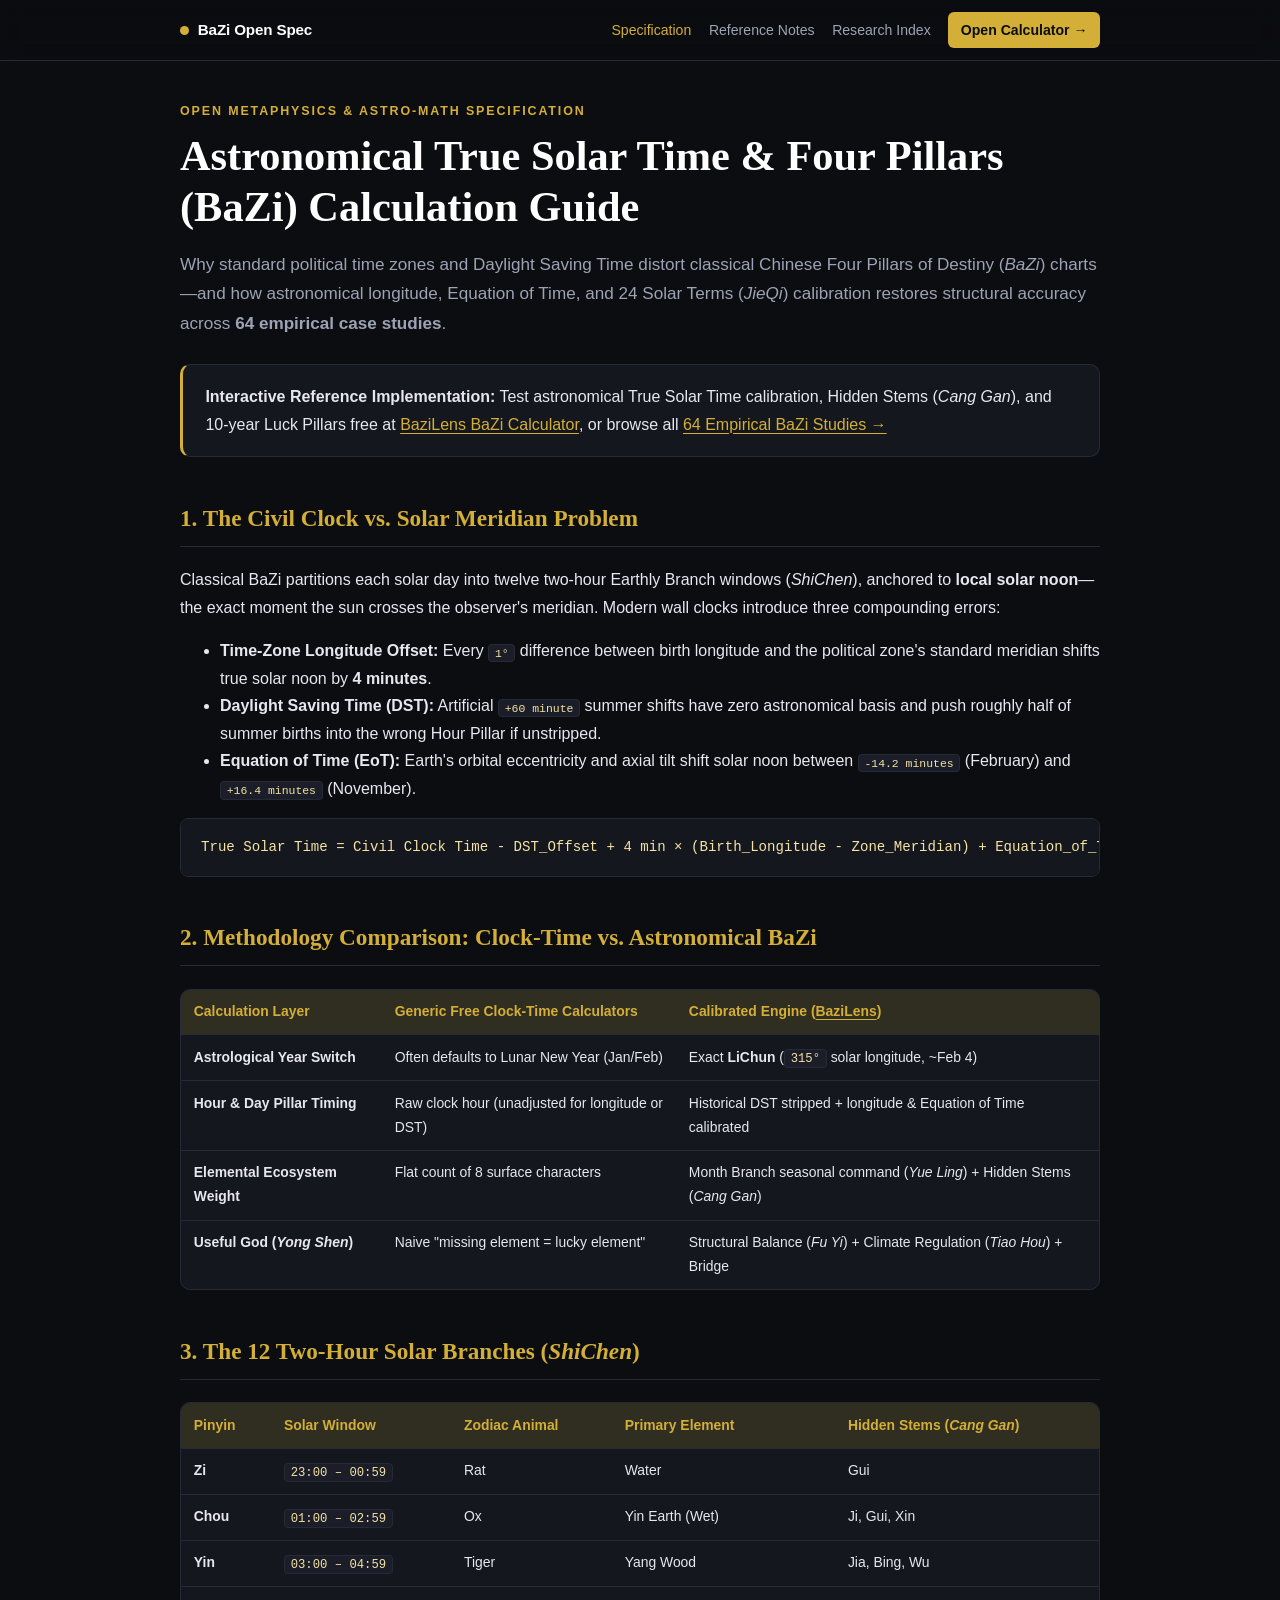
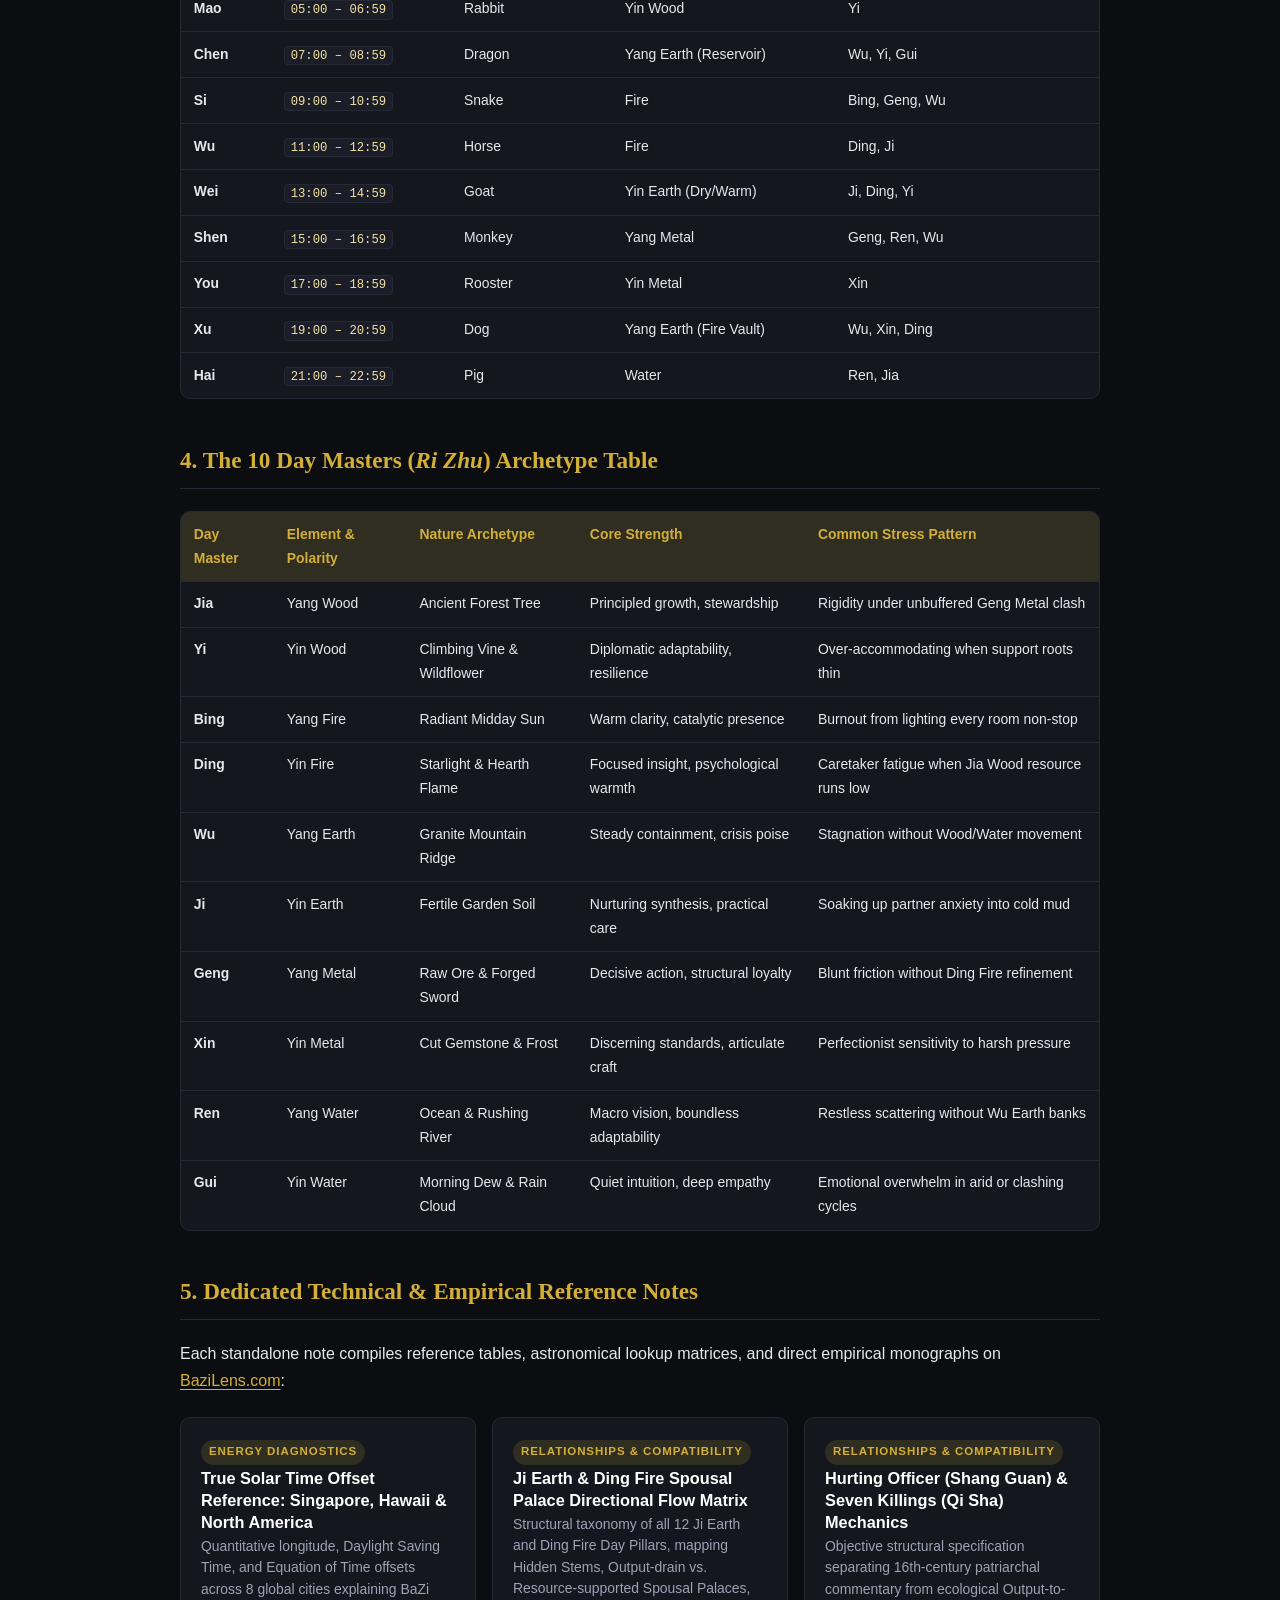
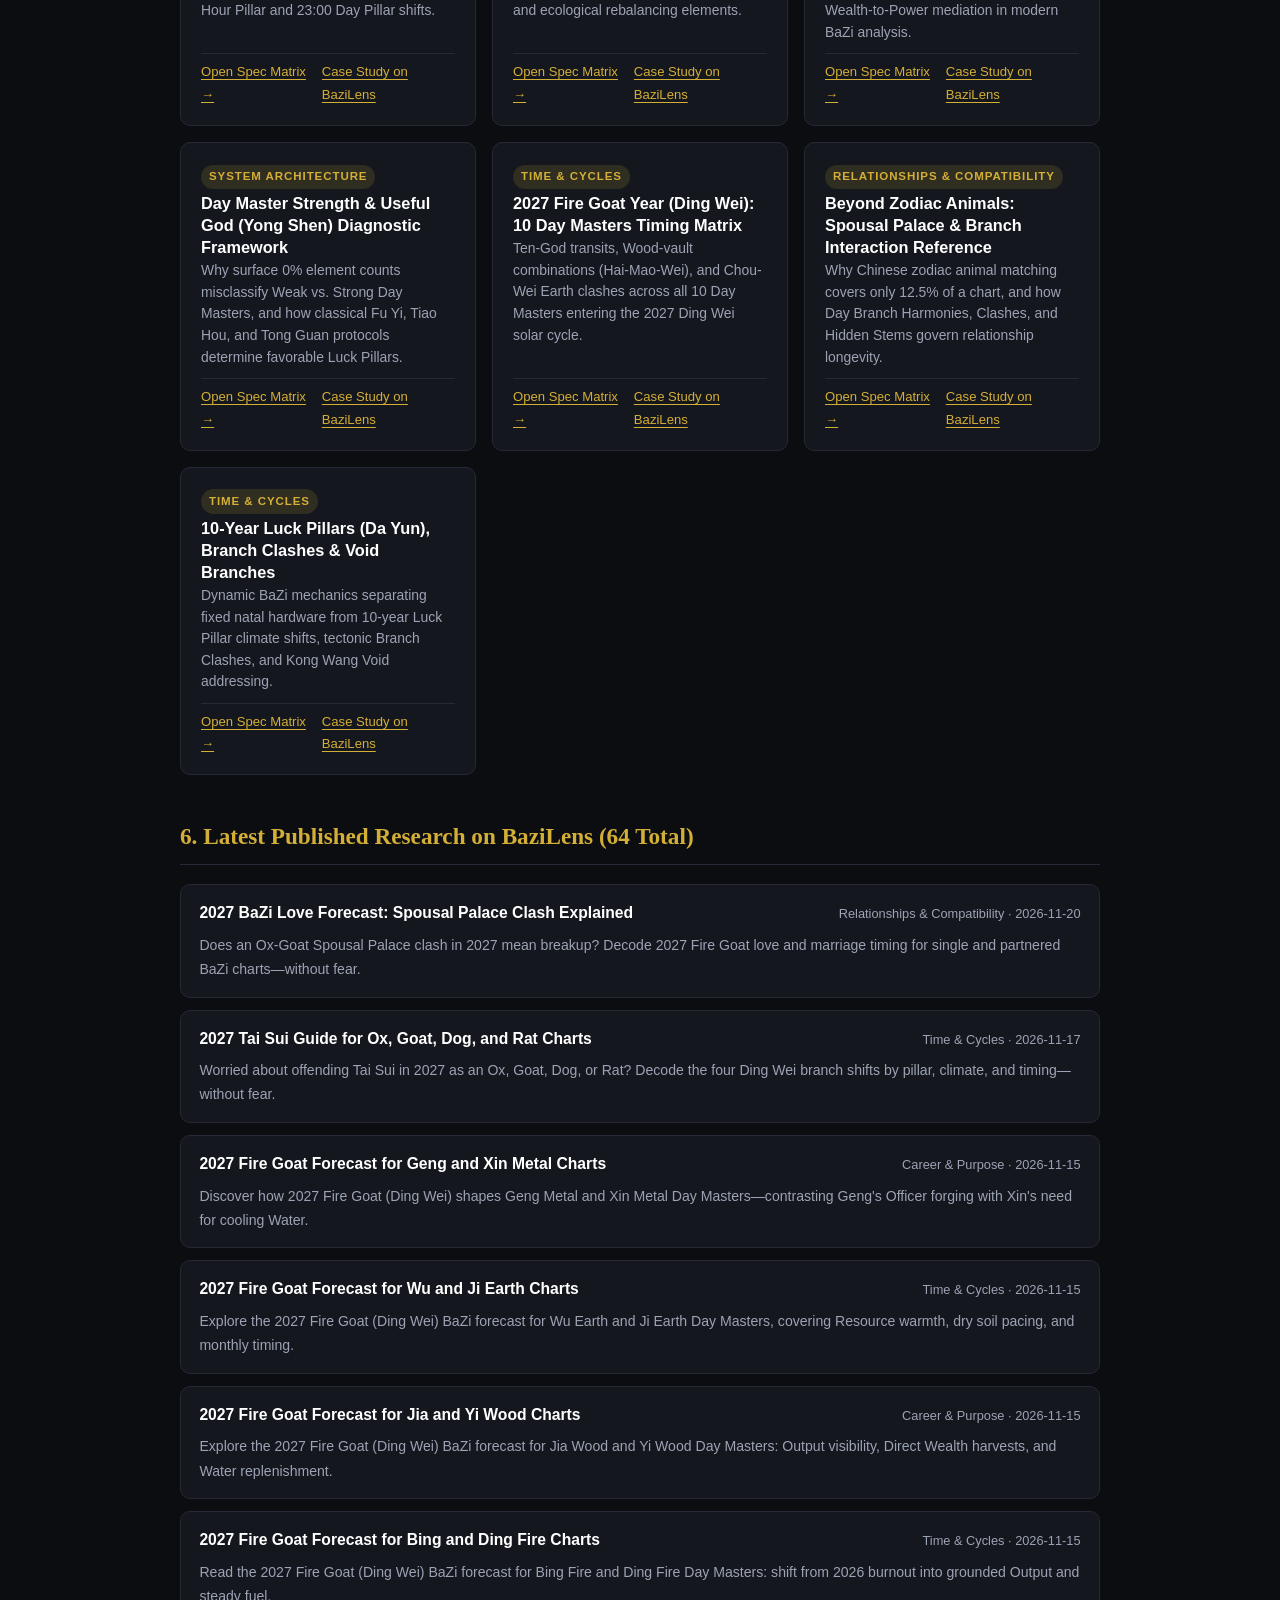
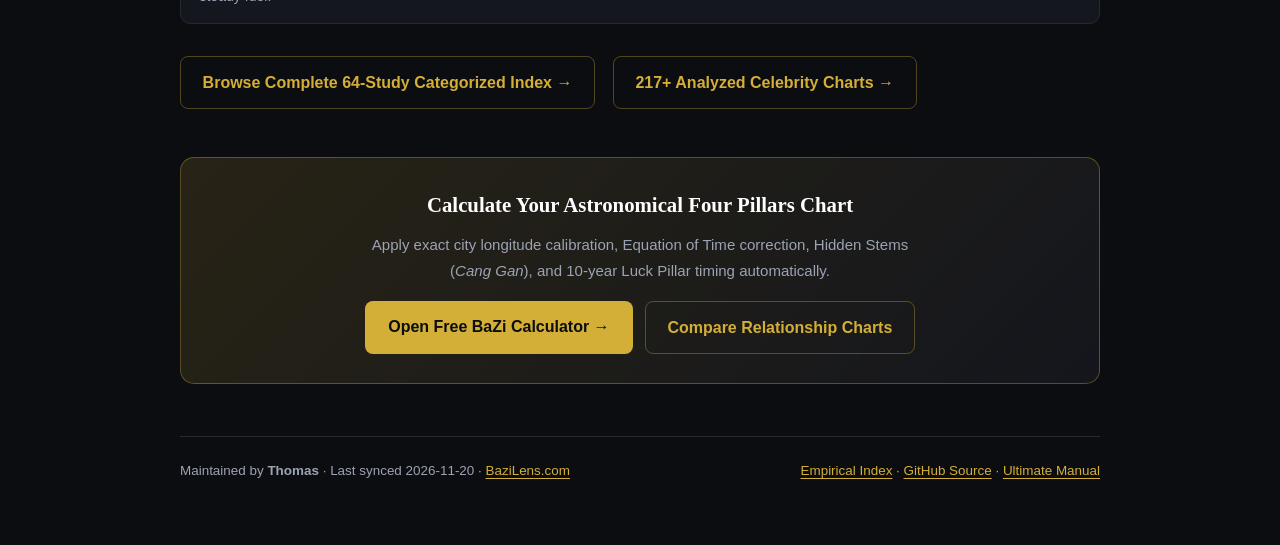
==== commit 27d403b0: "feat(docs): sync BaZi open reference hub & 64-study index" ====
--- a/docs/index.html
+++ b/docs/index.html
@@ -50,7 +50,7 @@
       "name": "BaziLens",
       "url": "https://www.bazilens.com"
     },
-    "dateModified": "2026-11-17",
+    "dateModified": "2026-11-20",
     "mainEntityOfPage": "https://bazilens.github.io/bazi-true-solar-time-guide/"
   }
   </script>
@@ -75,11 +75,11 @@
     <div class="eyebrow">Open Metaphysics &amp; Astro-Math Specification</div>
     <h1>Astronomical True Solar Time &amp; Four Pillars (BaZi) Calculation Guide</h1>
     <p class="lead">
-      Why standard political time zones and Daylight Saving Time distort classical Chinese Four Pillars of Destiny (<em>BaZi</em>) charts—and how astronomical longitude, Equation of Time, and 24 Solar Terms (<em>JieQi</em>) calibration restores structural accuracy across <strong>63 empirical case studies</strong>.
+      Why standard political time zones and Daylight Saving Time distort classical Chinese Four Pillars of Destiny (<em>BaZi</em>) charts—and how astronomical longitude, Equation of Time, and 24 Solar Terms (<em>JieQi</em>) calibration restores structural accuracy across <strong>64 empirical case studies</strong>.
     </p>
 
     <div class="callout">
-      <strong>Interactive Reference Implementation:</strong> Test astronomical True Solar Time calibration, Hidden Stems (<em>Cang Gan</em>), and 10-year Luck Pillars free at <a href="https://www.bazilens.com/input">BaziLens BaZi Calculator</a>, or browse all <a href="./research-index.html">63 Empirical BaZi Studies &rarr;</a>
+      <strong>Interactive Reference Implementation:</strong> Test astronomical True Solar Time calibration, Hidden Stems (<em>Cang Gan</em>), and 10-year Luck Pillars free at <a href="https://www.bazilens.com/input">BaziLens BaZi Calculator</a>, or browse all <a href="./research-index.html">64 Empirical BaZi Studies &rarr;</a>
     </div>
 
     <h2>1. The Civil Clock vs. Solar Meridian Problem</h2>
@@ -269,8 +269,15 @@
       </article>
     </div>
 
-    <h2>6. Latest Published Research on BaziLens (63 Total)</h2>
+    <h2>6. Latest Published Research on BaziLens (64 Total)</h2>
     <ul class="study-list">
+      <li class="study-item">
+        <div class="study-item-head">
+          <a class="study-item-title" href="https://www.bazilens.com/blog/2027-bazi-love-marriage-spousal-palace-clash">2027 BaZi Love Forecast: Spousal Palace Clash Explained</a>
+          <span class="study-meta">Relationships &amp; Compatibility &middot; 2026-11-20</span>
+        </div>
+        <p class="study-desc">Does an Ox-Goat Spousal Palace clash in 2027 mean breakup? Decode 2027 Fire Goat love and marriage timing for single and partnered BaZi charts—without fear.</p>
+      </li>
       <li class="study-item">
         <div class="study-item-head">
           <a class="study-item-title" href="https://www.bazilens.com/blog/2027-tai-sui-ox-goat-dog-rat-bazi-guide">2027 Tai Sui Guide for Ox, Goat, Dog, and Rat Charts</a>
@@ -280,10 +287,17 @@
       </li>
       <li class="study-item">
         <div class="study-item-head">
-          <a class="study-item-title" href="https://www.bazilens.com/blog/2027-fire-goat-ren-water-gui-water-bazi">2027 Fire Goat Forecast for Ren and Gui Water Charts</a>
+          <a class="study-item-title" href="https://www.bazilens.com/blog/2027-fire-goat-geng-metal-xin-metal-bazi">2027 Fire Goat Forecast for Geng and Xin Metal Charts</a>
+          <span class="study-meta">Career &amp; Purpose &middot; 2026-11-15</span>
+        </div>
+        <p class="study-desc">Discover how 2027 Fire Goat (Ding Wei) shapes Geng Metal and Xin Metal Day Masters—contrasting Geng's Officer forging with Xin's need for cooling Water.</p>
+      </li>
+      <li class="study-item">
+        <div class="study-item-head">
+          <a class="study-item-title" href="https://www.bazilens.com/blog/2027-fire-goat-wu-earth-ji-earth-bazi">2027 Fire Goat Forecast for Wu and Ji Earth Charts</a>
           <span class="study-meta">Time &amp; Cycles &middot; 2026-11-15</span>
         </div>
-        <p class="study-desc">Read the 2027 Fire Goat (Ding Wei) BaZi forecast for Ren Water and Gui Water Day Masters, covering Ding-Ren Wealth union, Officer roles, and Metal springs.</p>
+        <p class="study-desc">Explore the 2027 Fire Goat (Ding Wei) BaZi forecast for Wu Earth and Ji Earth Day Masters, covering Resource warmth, dry soil pacing, and monthly timing.</p>
       </li>
       <li class="study-item">
         <div class="study-item-head">
@@ -294,28 +308,14 @@
       </li>
       <li class="study-item">
         <div class="study-item-head">
-          <a class="study-item-title" href="https://www.bazilens.com/blog/2027-fire-goat-geng-metal-xin-metal-bazi">2027 Fire Goat Forecast for Geng and Xin Metal Charts</a>
-          <span class="study-meta">Career &amp; Purpose &middot; 2026-11-15</span>
-        </div>
-        <p class="study-desc">Discover how 2027 Fire Goat (Ding Wei) shapes Geng Metal and Xin Metal Day Masters—contrasting Geng's Officer forging with Xin's need for cooling Water.</p>
-      </li>
-      <li class="study-item">
-        <div class="study-item-head">
           <a class="study-item-title" href="https://www.bazilens.com/blog/2027-fire-goat-bing-fire-ding-fire-bazi">2027 Fire Goat Forecast for Bing and Ding Fire Charts</a>
           <span class="study-meta">Time &amp; Cycles &middot; 2026-11-15</span>
         </div>
         <p class="study-desc">Read the 2027 Fire Goat (Ding Wei) BaZi forecast for Bing Fire and Ding Fire Day Masters: shift from 2026 burnout into grounded Output and steady fuel.</p>
       </li>
-      <li class="study-item">
-        <div class="study-item-head">
-          <a class="study-item-title" href="https://www.bazilens.com/blog/2027-fire-goat-wu-earth-ji-earth-bazi">2027 Fire Goat Forecast for Wu and Ji Earth Charts</a>
-          <span class="study-meta">Time &amp; Cycles &middot; 2026-11-15</span>
-        </div>
-        <p class="study-desc">Explore the 2027 Fire Goat (Ding Wei) BaZi forecast for Wu Earth and Ji Earth Day Masters, covering Resource warmth, dry soil pacing, and monthly timing.</p>
-      </li>
     </ul>
     <p>
-      <a class="btn-secondary" href="./research-index.html">Browse Complete 63-Study Categorized Index &rarr;</a>
+      <a class="btn-secondary" href="./research-index.html">Browse Complete 64-Study Categorized Index &rarr;</a>
       &nbsp;&nbsp;
       <a class="btn-secondary" href="https://www.bazilens.com/celebrity">217+ Analyzed Celebrity Charts &rarr;</a>
     </p>
@@ -332,7 +332,7 @@
     </div>
 
     <footer>
-      <span>Maintained by <strong>Thomas</strong> &middot; Last synced 2026-11-17 &middot; <a href="https://www.bazilens.com">BaziLens.com</a></span>
+      <span>Maintained by <strong>Thomas</strong> &middot; Last synced 2026-11-20 &middot; <a href="https://www.bazilens.com">BaziLens.com</a></span>
       <span><a href="./research-index.html">Empirical Index</a> &middot; <a href="https://github.com/bazilens/bazi-true-solar-time-guide">GitHub Source</a> &middot; <a href="https://www.bazilens.com/bazi-reading-ultimate-guide">Ultimate Manual</a></span>
     </footer>
   </main>
